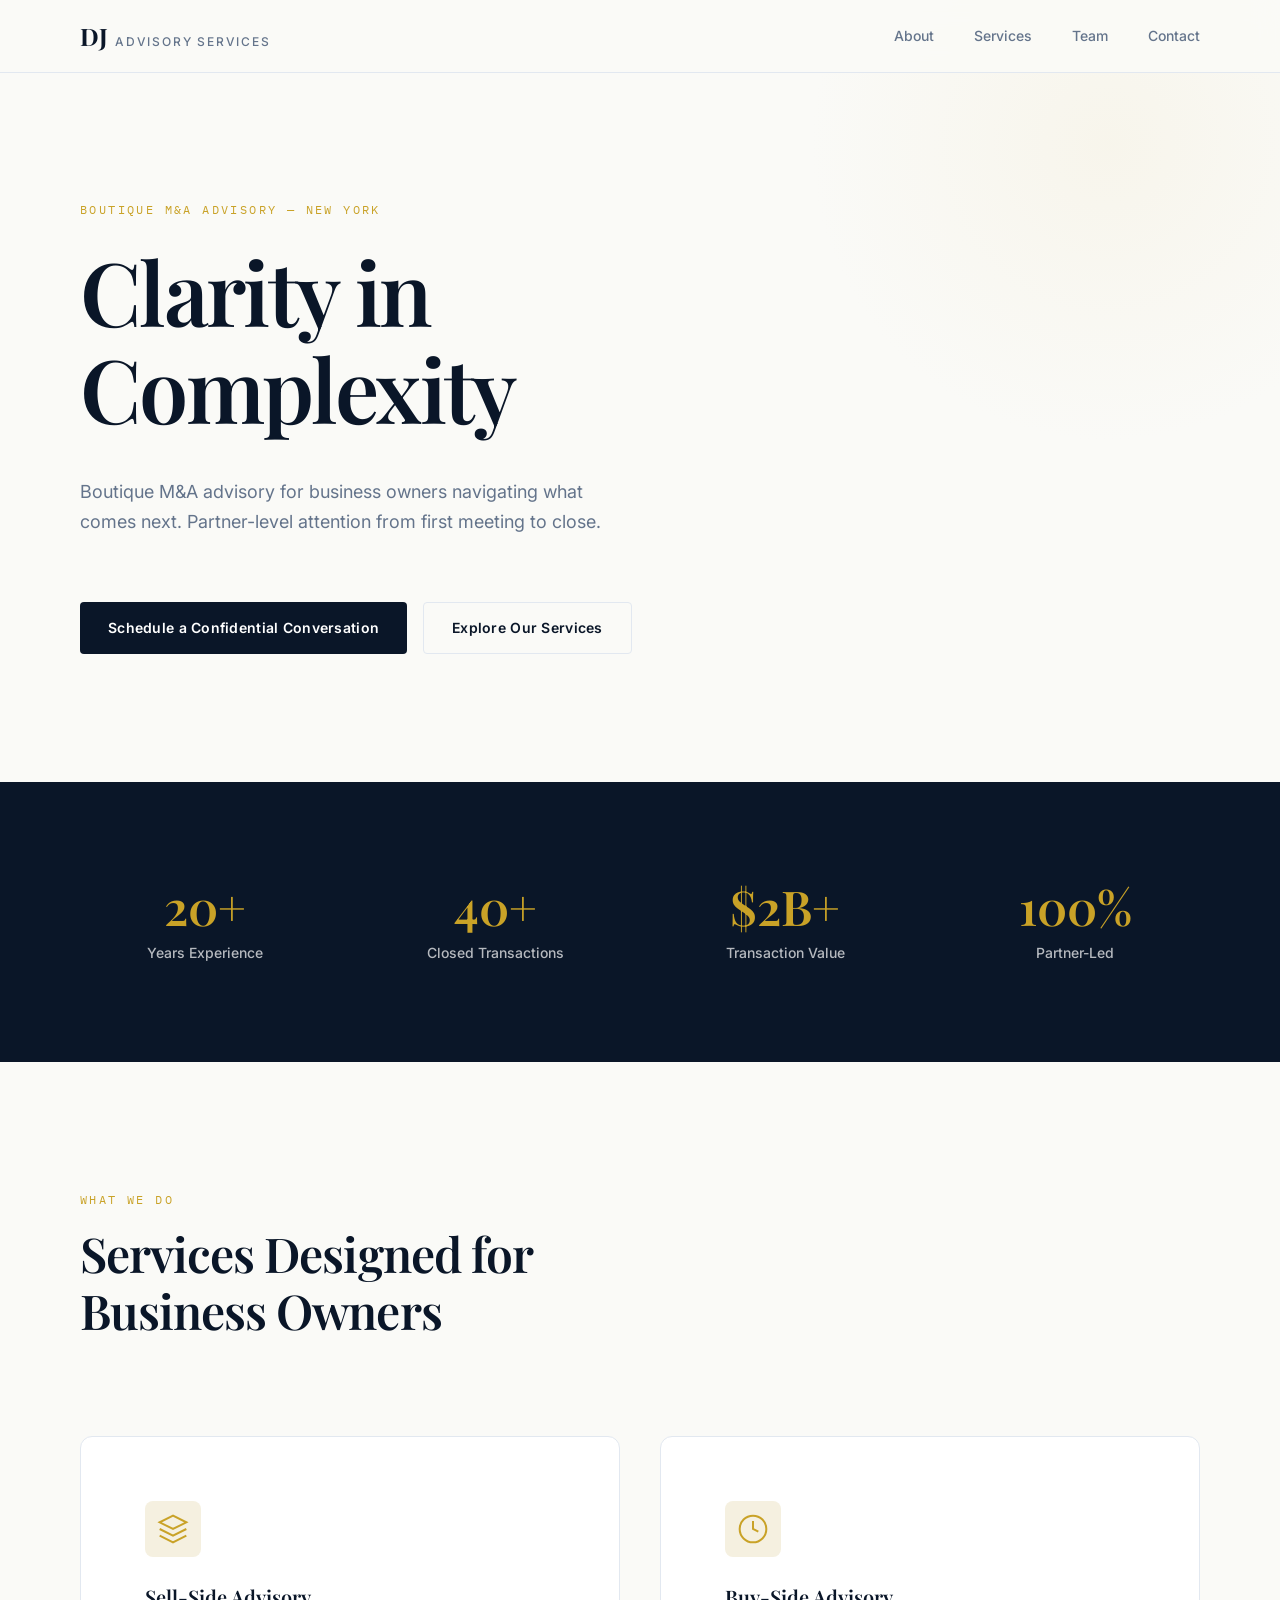
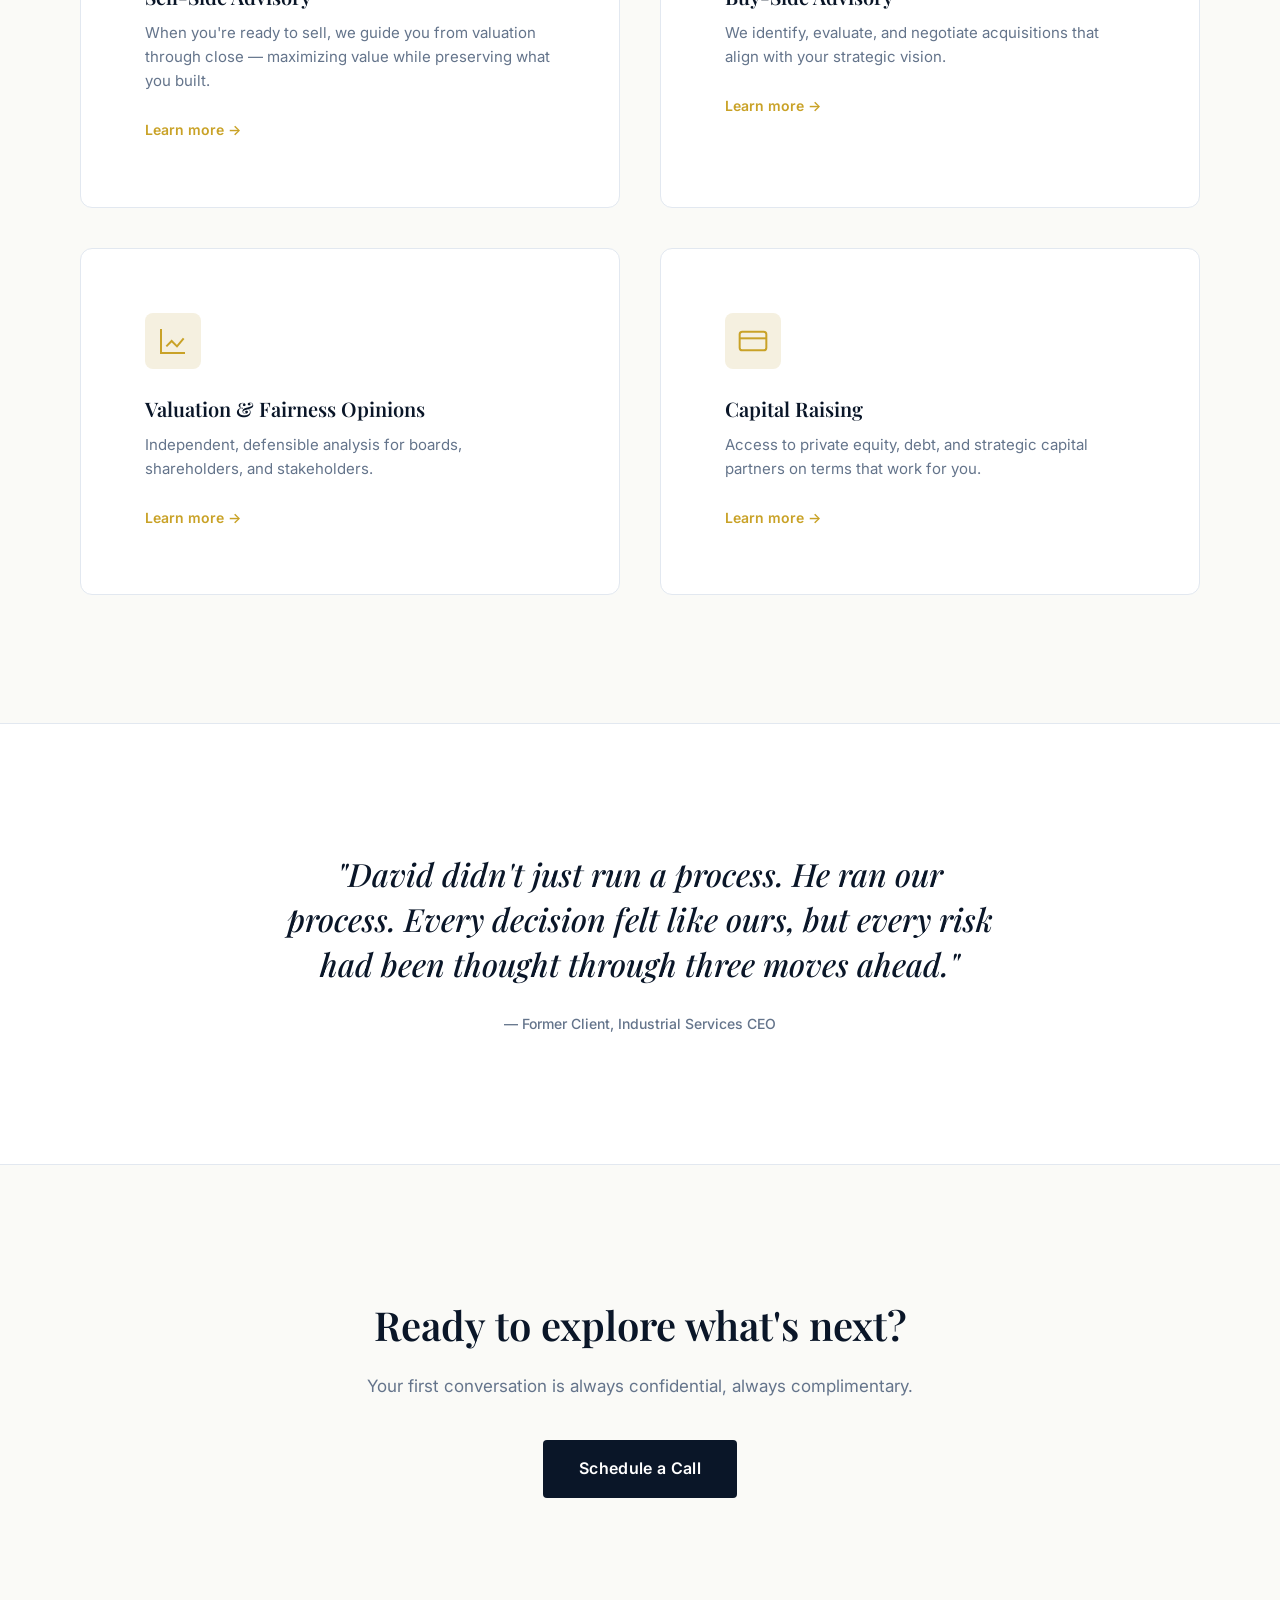
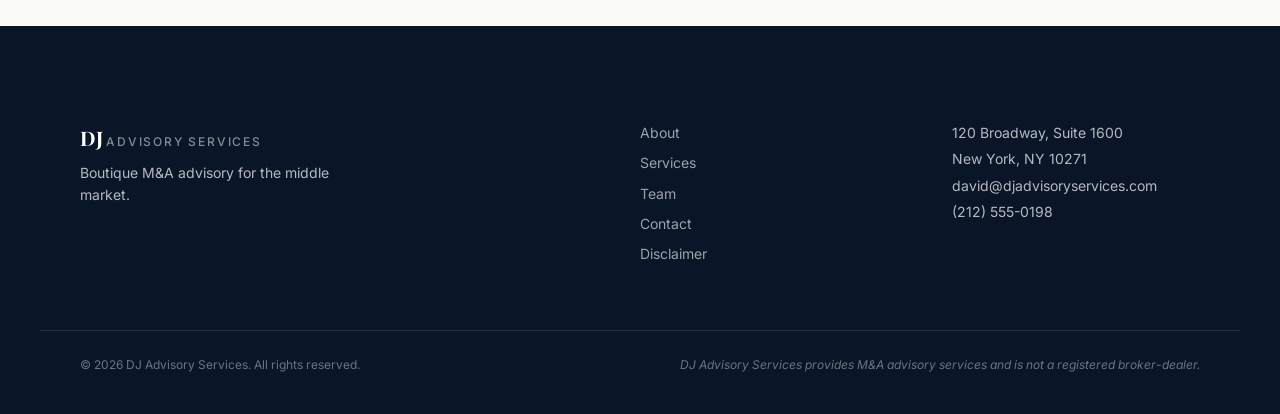
==== index.html @ 118670c1 "Initial DJ Advisory Services website" ====
<!DOCTYPE html>
<html lang="en">
<head>
    <meta charset="UTF-8">
    <meta name="viewport" content="width=device-width, initial-scale=1.0">
    <title>DJ Advisory Services | Boutique M&amp;A Advisory</title>
    <meta name="description" content="Boutique M&amp;A advisory firm serving middle-market business owners. Sell-side, buy-side, valuation, and capital raising. Partner-level attention from first meeting to close.">
    <meta name="keywords" content="M&amp;A advisory, mergers and acquisitions, middle market, sell-side, buy-side, valuation, investment banking, New York">
    <meta property="og:title" content="DJ Advisory Services | Boutique M&amp;A Advisory">
    <meta property="og:description" content="Boutique M&amp;A advisory firm serving middle-market business owners.">
    <meta property="og:type" content="website">
    <meta property="og:url" content="https://djadvisoryservices.com">
    <link rel="canonical" href="https://djadvisoryservices.com/">
    <link rel="preconnect" href="https://fonts.googleapis.com">
    <link rel="preconnect" href="https://fonts.gstatic.com" crossorigin>
    <link href="https://fonts.googleapis.com/css2?family=Playfair+Display:wght@400;500;600;700&family=Inter:wght@300;400;500;600;700&family=IBM+Plex+Mono:wght@400;500&display=swap" rel="stylesheet">
    <link rel="stylesheet" href="/assets/styles.css">
    <script type="application/ld+json">
    {
        "@context": "https://schema.org",
        "@type": "ProfessionalService",
        "name": "DJ Advisory Services",
        "description": "Boutique M&amp;A advisory firm serving middle-market business owners",
        "url": "https://djadvisoryservices.com",
        "telephone": "+1-212-555-0198",
        "email": "david@djadvisoryservices.com",
        "address": {
            "@type": "PostalAddress",
            "streetAddress": "120 Broadway, Suite 1600",
            "addressLocality": "New York",
            "addressRegion": "NY",
            "postalCode": "10271",
            "addressCountry": "US"
        },
        "founder": {
            "@type": "Person",
            "name": "David James"
        }
    }
    </script>
</head>
<body>
    <header class="site-header">
        <div class="container header-inner">
            <a href="/" class="logo">
                <span class="logo-mark">DJ</span>
                <span class="logo-text">Advisory Services</span>
            </a>
            <nav class="main-nav" id="mainNav">
                <a href="/about.html">About</a>
                <a href="/services.html">Services</a>
                <a href="/team.html">Team</a>
                <a href="/contact.html">Contact</a>
            </nav>
            <button class="nav-toggle" id="navToggle" aria-label="Toggle navigation">
                <span></span><span></span><span></span>
            </button>
        </div>
    </header>

    <main>
        <!-- Hero -->
        <section class="hero">
            <div class="container">
                <p class="hero-label">Boutique M&amp;A Advisory — New York</p>
                <h1 class="hero-title">Clarity in<br>Complexity</h1>
                <p class="hero-subtitle">Boutique M&amp;A advisory for business owners navigating what comes next. Partner-level attention from first meeting to close.</p>
                <div class="hero-cta">
                    <a href="/contact.html" class="btn btn-primary">Schedule a Confidential Conversation</a>
                    <a href="/services.html" class="btn btn-ghost">Explore Our Services</a>
                </div>
            </div>
        </section>

        <!-- Trust Bar -->
        <section class="trust-bar">
            <div class="container trust-grid">
                <div class="trust-item">
                    <span class="trust-number">20+</span>
                    <span class="trust-label">Years Experience</span>
                </div>
                <div class="trust-item">
                    <span class="trust-number">40+</span>
                    <span class="trust-label">Closed Transactions</span>
                </div>
                <div class="trust-item">
                    <span class="trust-number">$2B+</span>
                    <span class="trust-label">Transaction Value</span>
                </div>
                <div class="trust-item">
                    <span class="trust-number">100%</span>
                    <span class="trust-label">Partner-Led</span>
                </div>
            </div>
        </section>

        <!-- Services Preview -->
        <section class="section services-preview">
            <div class="container">
                <header class="section-header">
                    <p class="section-label">What We Do</p>
                    <h2 class="section-title">Services Designed for<br>Business Owners</h2>
                </header>
                <div class="services-grid">
                    <article class="service-card">
                        <div class="service-icon">
                            <svg width="32" height="32" viewBox="0 0 24 24" fill="none" stroke="currentColor" stroke-width="1.5"><path d="M12 2L2 7l10 5 10-5-10-5z"/><path d="M2 17l10 5 10-5"/><path d="M2 12l10 5 10-5"/></svg>
                        </div>
                        <h3>Sell-Side Advisory</h3>
                        <p>When you're ready to sell, we guide you from valuation through close — maximizing value while preserving what you built.</p>
                        <a href="/services.html#sell-side" class="link-arrow">Learn more →</a>
                    </article>
                    <article class="service-card">
                        <div class="service-icon">
                            <svg width="32" height="32" viewBox="0 0 24 24" fill="none" stroke="currentColor" stroke-width="1.5"><circle cx="12" cy="12" r="10"/><path d="M12 6v6l4 2"/></svg>
                        </div>
                        <h3>Buy-Side Advisory</h3>
                        <p>We identify, evaluate, and negotiate acquisitions that align with your strategic vision.</p>
                        <a href="/services.html#buy-side" class="link-arrow">Learn more →</a>
                    </article>
                    <article class="service-card">
                        <div class="service-icon">
                            <svg width="32" height="32" viewBox="0 0 24 24" fill="none" stroke="currentColor" stroke-width="1.5"><path d="M3 3v18h18"/><path d="M7 16l4-4 4 4 5-6"/></svg>
                        </div>
                        <h3>Valuation &amp; Fairness Opinions</h3>
                        <p>Independent, defensible analysis for boards, shareholders, and stakeholders.</p>
                        <a href="/services.html#valuation" class="link-arrow">Learn more →</a>
                    </article>
                    <article class="service-card">
                        <div class="service-icon">
                            <svg width="32" height="32" viewBox="0 0 24 24" fill="none" stroke="currentColor" stroke-width="1.5"><rect x="2" y="5" width="20" height="14" rx="2"/><path d="M2 10h20"/></svg>
                        </div>
                        <h3>Capital Raising</h3>
                        <p>Access to private equity, debt, and strategic capital partners on terms that work for you.</p>
                        <a href="/services.html#capital" class="link-arrow">Learn more →</a>
                    </article>
                </div>
            </div>
        </section>

        <!-- Testimonial -->
        <section class="section testimonial-section">
            <div class="container testimonial-inner">
                <blockquote>
                    "David didn't just run a process. He ran <em>our</em> process. Every decision felt like ours, but every risk had been thought through three moves ahead."
                </blockquote>
                <cite>— Former Client, Industrial Services CEO</cite>
            </div>
        </section>

        <!-- CTA -->
        <section class="section cta-section">
            <div class="container cta-inner">
                <h2>Ready to explore what's next?</h2>
                <p>Your first conversation is always confidential, always complimentary.</p>
                <a href="/contact.html" class="btn btn-primary btn-large">Schedule a Call</a>
            </div>
        </section>
    </main>

    <footer class="site-footer">
        <div class="container footer-inner">
            <div class="footer-brand">
                <span class="logo-mark">DJ</span>
                <span class="logo-text">Advisory Services</span>
                <p>Boutique M&amp;A advisory for the middle market.</p>
            </div>
            <div class="footer-links">
                <a href="/about.html">About</a>
                <a href="/services.html">Services</a>
                <a href="/team.html">Team</a>
                <a href="/contact.html">Contact</a>
                <a href="/legal.html">Disclaimer</a>
            </div>
            <div class="footer-contact">
                <p>120 Broadway, Suite 1600</p>
                <p>New York, NY 10271</p>
                <p>david@djadvisoryservices.com</p>
                <p>(212) 555-0198</p>
            </div>
        </div>
        <div class="container footer-legal">
            <p>© 2026 DJ Advisory Services. All rights reserved.</p>
            <p class="disclaimer">DJ Advisory Services provides M&amp;A advisory services and is not a registered broker-dealer.</p>
        </div>
    </footer>

    <script src="/assets/main.js"></script>
</body>
</html>
---- assets/styles.css ----
/* ============================================
   DJ Advisory Services — Stylesheet
   Boutique M&A Advisory — New York
   ============================================ */

/* --- Design Tokens --- */
:root {
    --navy:        #0A1628;
    --gold:        #C9A227;
    --slate:       #64748B;
    --ivory:       #FAFAF7;
    --charcoal:    #1E293B;
    --white:       #FFFFFF;
    --light-gold:  #F5F0E0;
    --border:      #E2E8F0;

    --font-serif:  'Playfair Display', Georgia, serif;
    --font-sans:   'Inter', -apple-system, BlinkMacSystemFont, sans-serif;
    --font-mono:   'IBM Plex Mono', 'SF Mono', monospace;

    --space-xs: 0.25rem;
    --space-sm: 0.5rem;
    --space-md: 1rem;
    --space-lg: 1.5rem;
    --space-xl: 2.5rem;
    --space-2xl: 4rem;
    --space-3xl: 6rem;
    --space-4xl: 8rem;

    --radius-sm: 4px;
    --radius-md: 8px;
    --radius-lg: 12px;

    --shadow-sm: 0 1px 2px rgba(10,22,40,0.05);
    --shadow-md: 0 4px 12px rgba(10,22,40,0.08);
    --shadow-lg: 0 12px 32px rgba(10,22,40,0.12);
}

/* --- Reset --- */
*, *::before, *::after { box-sizing: border-box; margin: 0; padding: 0; }
html { scroll-behavior: smooth; font-size: 16px; }
body {
    font-family: var(--font-sans);
    font-weight: 400;
    line-height: 1.6;
    color: var(--charcoal);
    background: var(--ivory);
    -webkit-font-smoothing: antialiased;
    -moz-osx-font-smoothing: grayscale;
}
img { max-width: 100%; display: block; }
a { color: inherit; text-decoration: none; }
ul, ol { list-style: none; }
button { font: inherit; cursor: pointer; border: none; background: none; }

/* --- Layout --- */
.container {
    width: 100%;
    max-width: 1200px;
    margin: 0 auto;
    padding: 0 var(--space-xl);
}

/* --- Header --- */
.site-header {
    position: fixed;
    top: 0; left: 0; right: 0;
    z-index: 1000;
    background: rgba(250,250,247,0.92);
    backdrop-filter: blur(12px);
    -webkit-backdrop-filter: blur(12px);
    border-bottom: 1px solid var(--border);
}
.header-inner {
    display: flex;
    align-items: center;
    justify-content: space-between;
    height: 72px;
}

.logo {
    display: flex;
    align-items: baseline;
    gap: var(--space-sm);
}
.logo-mark {
    font-family: var(--font-serif);
    font-size: 1.5rem;
    font-weight: 700;
    color: var(--navy);
    letter-spacing: -0.02em;
}
.logo-text {
    font-family: var(--font-sans);
    font-size: 0.75rem;
    font-weight: 500;
    text-transform: uppercase;
    letter-spacing: 0.15em;
    color: var(--slate);
}

.main-nav {
    display: flex;
    gap: var(--space-xl);
}
.main-nav a {
    font-size: 0.875rem;
    font-weight: 500;
    color: var(--slate);
    position: relative;
    transition: color 0.2s ease;
}
.main-nav a::after {
    content: '';
    position: absolute;
    bottom: -4px; left: 0;
    width: 0; height: 2px;
    background: var(--gold);
    transition: width 0.3s ease;
}
.main-nav a:hover { color: var(--navy); }
.main-nav a:hover::after { width: 100%; }

.nav-toggle {
    display: none;
    flex-direction: column;
    gap: 5px;
    width: 28px;
}
.nav-toggle span {
    display: block;
    height: 2px;
    background: var(--navy);
    border-radius: 1px;
    transition: all 0.3s ease;
}

/* --- Hero --- */
.hero {
    padding: calc(72px + var(--space-4xl)) 0 var(--space-4xl);
    background: var(--ivory);
    position: relative;
    overflow: hidden;
}
.hero::before {
    content: '';
    position: absolute;
    top: -20%; right: -10%;
    width: 600px; height: 600px;
    background: radial-gradient(circle, var(--light-gold) 0%, transparent 70%);
    opacity: 0.5;
    pointer-events: none;
}
.hero-label {
    font-family: var(--font-mono);
    font-size: 0.75rem;
    text-transform: uppercase;
    letter-spacing: 0.2em;
    color: var(--gold);
    margin-bottom: var(--space-lg);
}
.hero-title {
    font-family: var(--font-serif);
    font-size: clamp(3rem, 7vw, 5.5rem);
    font-weight: 600;
    line-height: 1.1;
    color: var(--navy);
    letter-spacing: -0.03em;
    margin-bottom: var(--space-xl);
}
.hero-subtitle {
    font-size: 1.125rem;
    color: var(--slate);
    max-width: 540px;
    margin-bottom: var(--space-2xl);
    line-height: 1.7;
}
.hero-cta {
    display: flex;
    gap: var(--space-md);
    flex-wrap: wrap;
}

/* --- Buttons --- */
.btn {
    display: inline-flex;
    align-items: center;
    justify-content: center;
    padding: 14px 28px;
    font-size: 0.875rem;
    font-weight: 600;
    border-radius: var(--radius-sm);
    transition: all 0.25s ease;
    letter-spacing: 0.02em;
}
.btn-primary {
    background: var(--navy);
    color: var(--white);
}
.btn-primary:hover {
    background: var(--charcoal);
    transform: translateY(-1px);
    box-shadow: var(--shadow-md);
}
.btn-ghost {
    background: transparent;
    color: var(--navy);
    border: 1px solid var(--border);
}
.btn-ghost:hover {
    background: var(--white);
    border-color: var(--slate);
}
.btn-large {
    padding: 16px 36px;
    font-size: 1rem;
}

/* --- Trust Bar --- */
.trust-bar {
    padding: var(--space-3xl) 0;
    background: var(--navy);
    color: var(--white);
}
.trust-grid {
    display: grid;
    grid-template-columns: repeat(4, 1fr);
    gap: var(--space-xl);
}
.trust-item {
    text-align: center;
}
.trust-number {
    display: block;
    font-family: var(--font-serif);
    font-size: clamp(2rem, 4vw, 3rem);
    font-weight: 600;
    color: var(--gold);
    line-height: 1.2;
    margin-bottom: var(--space-xs);
}
.trust-label {
    font-size: 0.875rem;
    color: rgba(255,255,255,0.7);
    font-weight: 500;
}

/* --- Sections --- */
.section {
    padding: var(--space-4xl) 0;
}
.section-header {
    margin-bottom: var(--space-3xl);
}
.section-label {
    font-family: var(--font-mono);
    font-size: 0.75rem;
    text-transform: uppercase;
    letter-spacing: 0.2em;
    color: var(--gold);
    margin-bottom: var(--space-md);
}
.section-title {
    font-family: var(--font-serif);
    font-size: clamp(2rem, 4vw, 3rem);
    font-weight: 600;
    color: var(--navy);
    line-height: 1.2;
    letter-spacing: -0.02em;
}

/* --- Services Grid --- */
.services-grid {
    display: grid;
    grid-template-columns: repeat(2, 1fr);
    gap: var(--space-xl);
}
.service-card {
    background: var(--white);
    padding: var(--space-2xl);
    border-radius: var(--radius-lg);
    border: 1px solid var(--border);
    transition: all 0.3s ease;
}
.service-card:hover {
    transform: translateY(-4px);
    box-shadow: var(--shadow-lg);
    border-color: var(--gold);
}
.service-icon {
    width: 56px; height: 56px;
    display: flex;
    align-items: center;
    justify-content: center;
    background: var(--light-gold);
    border-radius: var(--radius-md);
    color: var(--gold);
    margin-bottom: var(--space-lg);
}
.service-card h3 {
    font-family: var(--font-serif);
    font-size: 1.25rem;
    font-weight: 600;
    color: var(--navy);
    margin-bottom: var(--space-sm);
}
.service-card p {
    font-size: 0.9375rem;
    color: var(--slate);
    margin-bottom: var(--space-lg);
    line-height: 1.6;
}
.link-arrow {
    font-size: 0.875rem;
    font-weight: 600;
    color: var(--gold);
    transition: color 0.2s ease;
}
.link-arrow:hover { color: var(--navy); }

/* --- Testimonial --- */
.testimonial-section {
    background: var(--white);
    border-top: 1px solid var(--border);
    border-bottom: 1px solid var(--border);
}
.testimonial-inner {
    max-width: 800px;
    text-align: center;
}
.testimonial-inner blockquote {
    font-family: var(--font-serif);
    font-size: clamp(1.5rem, 3vw, 2rem);
    font-weight: 500;
    color: var(--navy);
    line-height: 1.4;
    font-style: italic;
    margin-bottom: var(--space-lg);
}
.testimonial-inner cite {
    font-size: 0.875rem;
    font-weight: 500;
    color: var(--slate);
    font-style: normal;
}

/* --- CTA Section --- */
.cta-section {
    text-align: center;
}
.cta-inner h2 {
    font-family: var(--font-serif);
    font-size: clamp(1.75rem, 3.5vw, 2.5rem);
    font-weight: 600;
    color: var(--navy);
    margin-bottom: var(--space-md);
}
.cta-inner p {
    font-size: 1.0625rem;
    color: var(--slate);
    margin-bottom: var(--space-xl);
}

/* --- Footer --- */
.site-footer {
    background: var(--navy);
    color: rgba(255,255,255,0.7);
    padding: var(--space-3xl) 0 var(--space-xl);
}
.footer-inner {
    display: grid;
    grid-template-columns: 2fr 1fr 1fr;
    gap: var(--space-2xl);
    margin-bottom: var(--space-2xl);
}
.footer-brand .logo-mark {
    color: var(--white);
    font-size: 1.25rem;
}
.footer-brand .logo-text {
    color: rgba(255,255,255,0.5);
}
.footer-brand p {
    margin-top: var(--space-sm);
    font-size: 0.875rem;
    max-width: 280px;
}
.footer-links {
    display: flex;
    flex-direction: column;
    gap: var(--space-sm);
}
.footer-links a {
    font-size: 0.875rem;
    color: rgba(255,255,255,0.6);
    transition: color 0.2s ease;
}
.footer-links a:hover { color: var(--white); }
.footer-contact p {
    font-size: 0.875rem;
    margin-bottom: var(--space-xs);
}
.footer-legal {
    border-top: 1px solid rgba(255,255,255,0.1);
    padding-top: var(--space-lg);
    display: flex;
    justify-content: space-between;
    align-items: center;
    flex-wrap: wrap;
    gap: var(--space-sm);
}
.footer-legal p {
    font-size: 0.75rem;
    color: rgba(255,255,255,0.4);
}
.footer-legal .disclaimer {
    font-style: italic;
}

/* --- Page: About --- */
.about-hero {
    padding: calc(72px + var(--space-3xl)) 0 var(--space-2xl);
    background: var(--ivory);
}
.about-hero h1 {
    font-family: var(--font-serif);
    font-size: clamp(2.5rem, 5vw, 4rem);
    font-weight: 600;
    color: var(--navy);
    line-height: 1.2;
}
.about-content {
    padding: var(--space-2xl) 0 var(--space-4xl);
}
.about-grid {
    display: grid;
    grid-template-columns: 1fr 1fr;
    gap: var(--space-3xl);
    align-items: start;
}
.about-text h2 {
    font-family: var(--font-serif);
    font-size: 1.75rem;
    font-weight: 600;
    color: var(--navy);
    margin-bottom: var(--space-md);
    margin-top: var(--space-2xl);
}
.about-text h2:first-child { margin-top: 0; }
.about-text p {
    font-size: 1rem;
    color: var(--slate);
    margin-bottom: var(--space-md);
    line-height: 1.7;
}
.about-values {
    background: var(--white);
    padding: var(--space-2xl);
    border-radius: var(--radius-lg);
    border: 1px solid var(--border);
    position: sticky;
    top: 100px;
}
.about-values h3 {
    font-family: var(--font-serif);
    font-size: 1.25rem;
    color: var(--navy);
    margin-bottom: var(--space-lg);
}
.value-item {
    display: flex;
    align-items: flex-start;
    gap: var(--space-md);
    margin-bottom: var(--space-lg);
}
.value-number {
    font-family: var(--font-mono);
    font-size: 0.75rem;
    color: var(--gold);
    font-weight: 500;
    min-width: 20px;
}
.value-item h4 {
    font-size: 0.9375rem;
    font-weight: 600;
    color: var(--navy);
    margin-bottom: var(--space-xs);
}
.value-item p {
    font-size: 0.875rem;
    color: var(--slate);
    line-height: 1.5;
}

/* --- Page: Services --- */
.services-hero {
    padding: calc(72px + var(--space-3xl)) 0 var(--space-2xl);
    background: var(--ivory);
}
.services-hero h1 {
    font-family: var(--font-serif);
    font-size: clamp(2.5rem, 5vw, 4rem);
    font-weight: 600;
    color: var(--navy);
    line-height: 1.2;
}
.service-detail {
    padding: var(--space-3xl) 0;
    border-bottom: 1px solid var(--border);
}
.service-detail:last-child { border-bottom: none; }
.service-detail-grid {
    display: grid;
    grid-template-columns: 1fr 1fr;
    gap: var(--space-3xl);
    align-items: start;
}
.service-detail h2 {
    font-family: var(--font-serif);
    font-size: 1.75rem;
    font-weight: 600;
    color: var(--navy);
    margin-bottom: var(--space-md);
}
.service-detail h3 {
    font-size: 1rem;
    font-weight: 600;
    color: var(--navy);
    margin-bottom: var(--space-sm);
    margin-top: var(--space-lg);
}
.service-detail p, .service-detail li {
    font-size: 0.9375rem;
    color: var(--slate);
    line-height: 1.7;
    margin-bottom: var(--space-sm);
}
.service-detail ul {
    list-style: disc;
    padding-left: var(--space-lg);
}
.service-detail ul li { margin-bottom: var(--space-xs); }
.service-detail .highlight-box {
    background: var(--white);
    padding: var(--space-xl);
    border-radius: var(--radius-lg);
    border: 1px solid var(--border);
    margin-top: var(--space-lg);
}
.service-detail .highlight-box p {
    font-size: 0.875rem;
    margin-bottom: 0;
}
.service-detail .highlight-box strong {
    color: var(--navy);
}

/* --- Page: Team --- */
.team-hero {
    padding: calc(72px + var(--space-3xl)) 0 var(--space-2xl);
    background: var(--ivory);
}
.team-hero h1 {
    font-family: var(--font-serif);
    font-size: clamp(2.5rem, 5vw, 4rem);
    font-weight: 600;
    color: var(--navy);
    line-height: 1.2;
}
.team-content {
    padding: var(--space-3xl) 0 var(--space-4xl);
}
.team-card {
    display: grid;
    grid-template-columns: 300px 1fr;
    gap: var(--space-3xl);
    background: var(--white);
    border-radius: var(--radius-lg);
    border: 1px solid var(--border);
    overflow: hidden;
}
.team-photo {
    background: linear-gradient(135deg, var(--light-gold), var(--ivory));
    display: flex;
    align-items: center;
    justify-content: center;
    min-height: 400px;
}
.team-photo-placeholder {
    width: 160px; height: 160px;
    background: var(--white);
    border-radius: 50%;
    display: flex;
    align-items: center;
    justify-content: center;
    font-family: var(--font-serif);
    font-size: 3rem;
    font-weight: 600;
    color: var(--gold);
    box-shadow: var(--shadow-md);
}
.team-info {
    padding: var(--space-2xl);
}
.team-info h2 {
    font-family: var(--font-serif);
    font-size: 1.75rem;
    font-weight: 600;
    color: var(--navy);
    margin-bottom: var(--space-xs);
}
.team-info .title {
    font-size: 0.9375rem;
    color: var(--gold);
    font-weight: 500;
    margin-bottom: var(--space-xl);
}
.team-info p {
    font-size: 0.9375rem;
    color: var(--slate);
    line-height: 1.7;
    margin-bottom: var(--space-md);
}
.team-info .contact-email {
    display: inline-flex;
    align-items: center;
    gap: var(--space-sm);
    margin-top: var(--space-md);
    font-size: 0.875rem;
    font-weight: 500;
    color: var(--gold);
    transition: color 0.2s ease;
}
.team-info .contact-email:hover { color: var(--navy); }

/* --- Page: Contact --- */
.contact-hero {
    padding: calc(72px + var(--space-3xl)) 0 var(--space-2xl);
    background: var(--ivory);
}
.contact-hero h1 {
    font-family: var(--font-serif);
    font-size: clamp(2.5rem, 5vw, 4rem);
    font-weight: 600;
    color: var(--navy);
    line-height: 1.2;
}
.contact-content {
    padding: var(--space-2xl) 0 var(--space-4xl);
}
.contact-grid {
    display: grid;
    grid-template-columns: 1fr 1fr;
    gap: var(--space-3xl);
}
.contact-info h2 {
    font-family: var(--font-serif);
    font-size: 1.5rem;
    color: var(--navy);
    margin-bottom: var(--space-lg);
}
.contact-info-item {
    margin-bottom: var(--space-xl);
}
.contact-info-item h3 {
    font-size: 0.75rem;
    font-family: var(--font-mono);
    text-transform: uppercase;
    letter-spacing: 0.15em;
    color: var(--gold);
    margin-bottom: var(--space-xs);
}
.contact-info-item p {
    font-size: 1rem;
    color: var(--slate);
    line-height: 1.6;
}
.contact-form {
    background: var(--white);
    padding: var(--space-2xl);
    border-radius: var(--radius-lg);
    border: 1px solid var(--border);
}
.form-group {
    margin-bottom: var(--space-lg);
}
.form-group label {
    display: block;
    font-size: 0.8125rem;
    font-weight: 500;
    color: var(--navy);
    margin-bottom: var(--space-xs);
}
.form-group input,
.form-group textarea {
    width: 100%;
    padding: 12px 16px;
    font-size: 0.9375rem;
    font-family: var(--font-sans);
    border: 1px solid var(--border);
    border-radius: var(--radius-sm);
    background: var(--ivory);
    color: var(--charcoal);
    transition: border-color 0.2s ease, box-shadow 0.2s ease;
}
.form-group input:focus,
.form-group textarea:focus {
    outline: none;
    border-color: var(--gold);
    box-shadow: 0 0 0 3px rgba(201,162,39,0.1);
}
.form-group textarea {
    min-height: 140px;
    resize: vertical;
}
.form-submit {
    width: 100%;
}

/* --- Page: Legal --- */
.legal-hero {
    padding: calc(72px + var(--space-3xl)) 0 var(--space-2xl);
    background: var(--ivory);
}
.legal-hero h1 {
    font-family: var(--font-serif);
    font-size: clamp(2rem, 4vw, 3rem);
    font-weight: 600;
    color: var(--navy);
    line-height: 1.2;
}
.legal-content {
    padding: var(--space-2xl) 0 var(--space-4xl);
    max-width: 800px;
}
.legal-content h2 {
    font-family: var(--font-serif);
    font-size: 1.25rem;
    color: var(--navy);
    margin-top: var(--space-2xl);
    margin-bottom: var(--space-md);
}
.legal-content h2:first-child { margin-top: 0; }
.legal-content p {
    font-size: 0.9375rem;
    color: var(--slate);
    line-height: 1.7;
    margin-bottom: var(--space-md);
}

/* --- Responsive --- */
@media (max-width: 1024px) {
    .about-grid,
    .service-detail-grid,
    .contact-grid,
    .team-card {
        grid-template-columns: 1fr;
    }
    .team-photo {
        min-height: 280px;
    }
    .about-values {
        position: static;
    }
}

@media (max-width: 768px) {
    .main-nav {
        position: fixed;
        top: 72px; left: 0; right: 0;
        background: var(--ivory);
        border-bottom: 1px solid var(--border);
        padding: var(--space-lg) var(--space-xl);
        flex-direction: column;
        gap: var(--space-md);
        transform: translateY(-100%);
        opacity: 0;
        pointer-events: none;
        transition: all 0.3s ease;
    }
    .main-nav.active {
        transform: translateY(0);
        opacity: 1;
        pointer-events: auto;
    }
    .nav-toggle { display: flex; }
    .trust-grid { grid-template-columns: repeat(2, 1fr); }
    .services-grid { grid-template-columns: 1fr; }
    .footer-inner { grid-template-columns: 1fr; gap: var(--space-xl); }
    .footer-legal { flex-direction: column; text-align: center; }
    .hero-cta { flex-direction: column; }
    .btn { width: 100%; }
}

@media (max-width: 480px) {
    .container { padding: 0 var(--space-md); }
    .trust-grid { grid-template-columns: 1fr; }
    .service-card { padding: var(--space-xl); }
    .team-card { grid-template-columns: 1fr; }
    .team-photo { min-height: 200px; }
}

/* --- Print --- */
@media print {
    .site-header, .site-footer, .nav-toggle, .hero-cta, .cta-section { display: none; }
    .hero { padding-top: var(--space-xl); }
    body { background: white; color: black; }
}
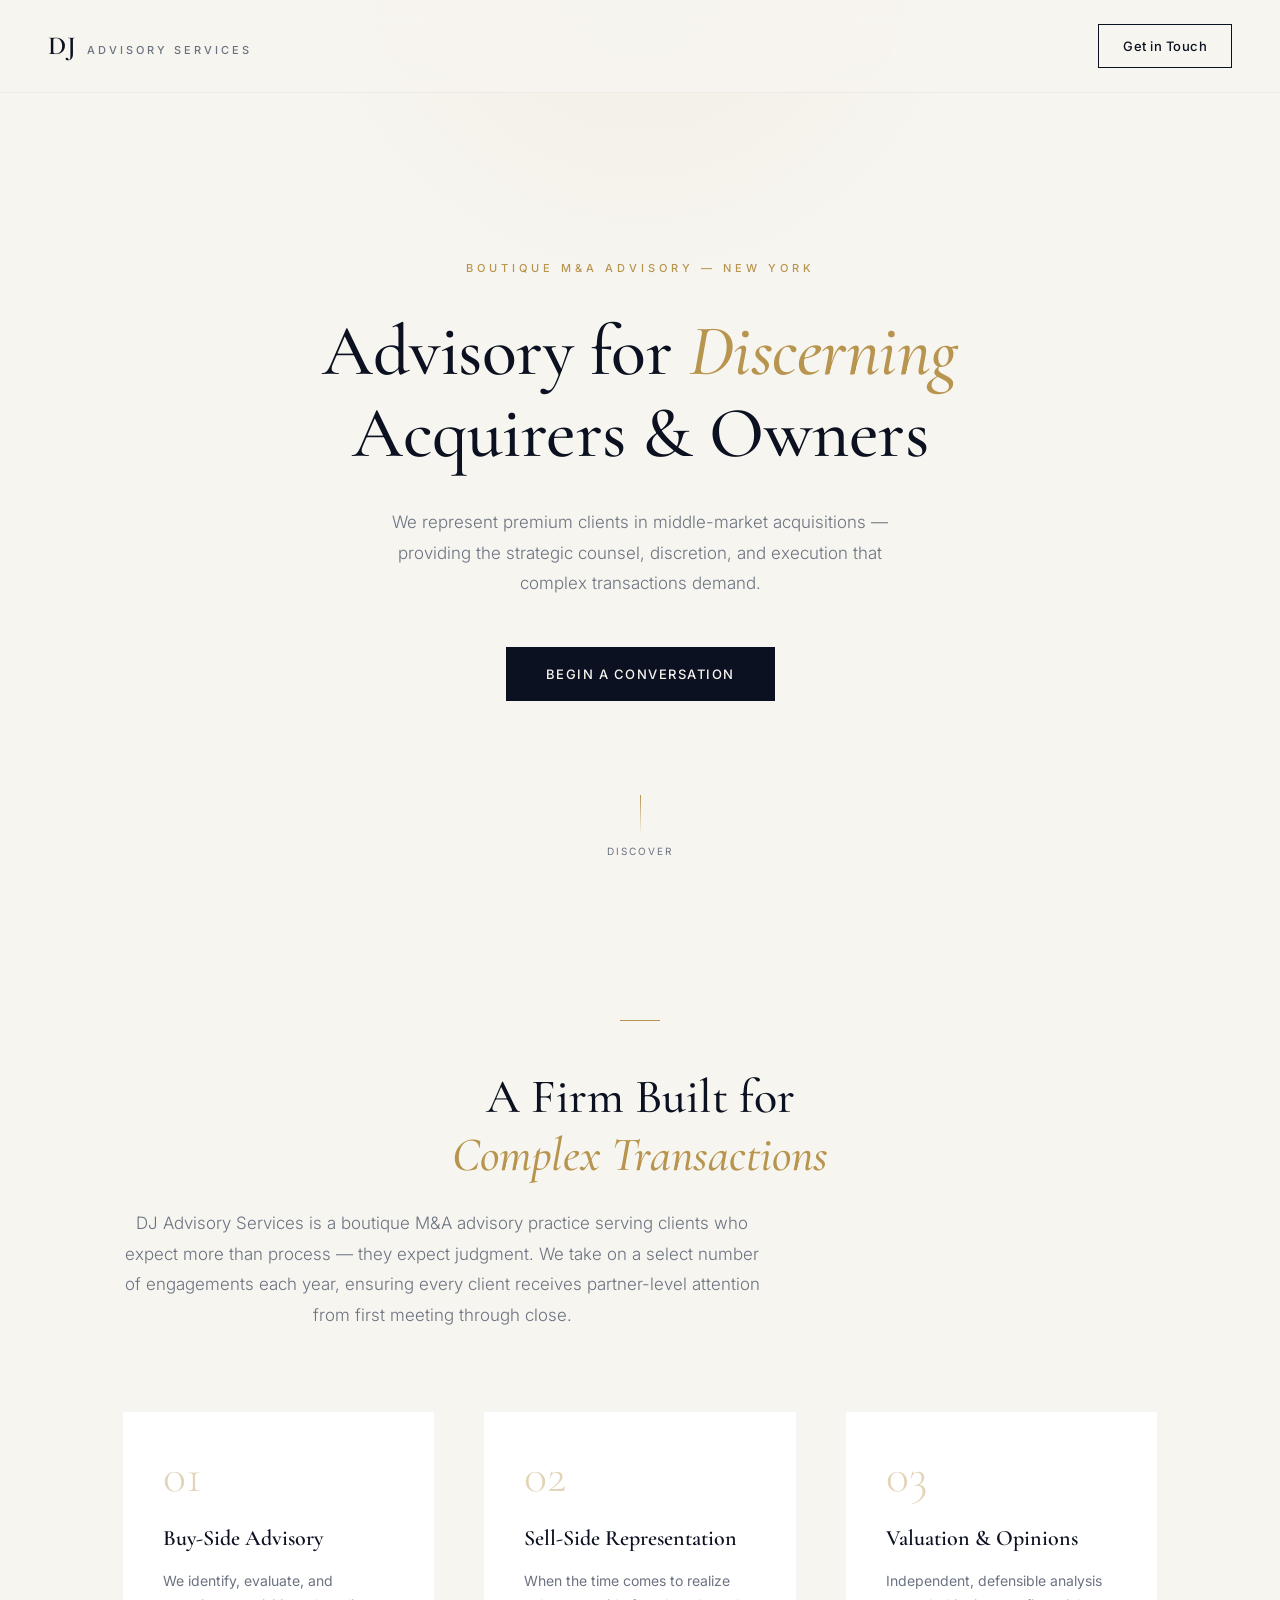
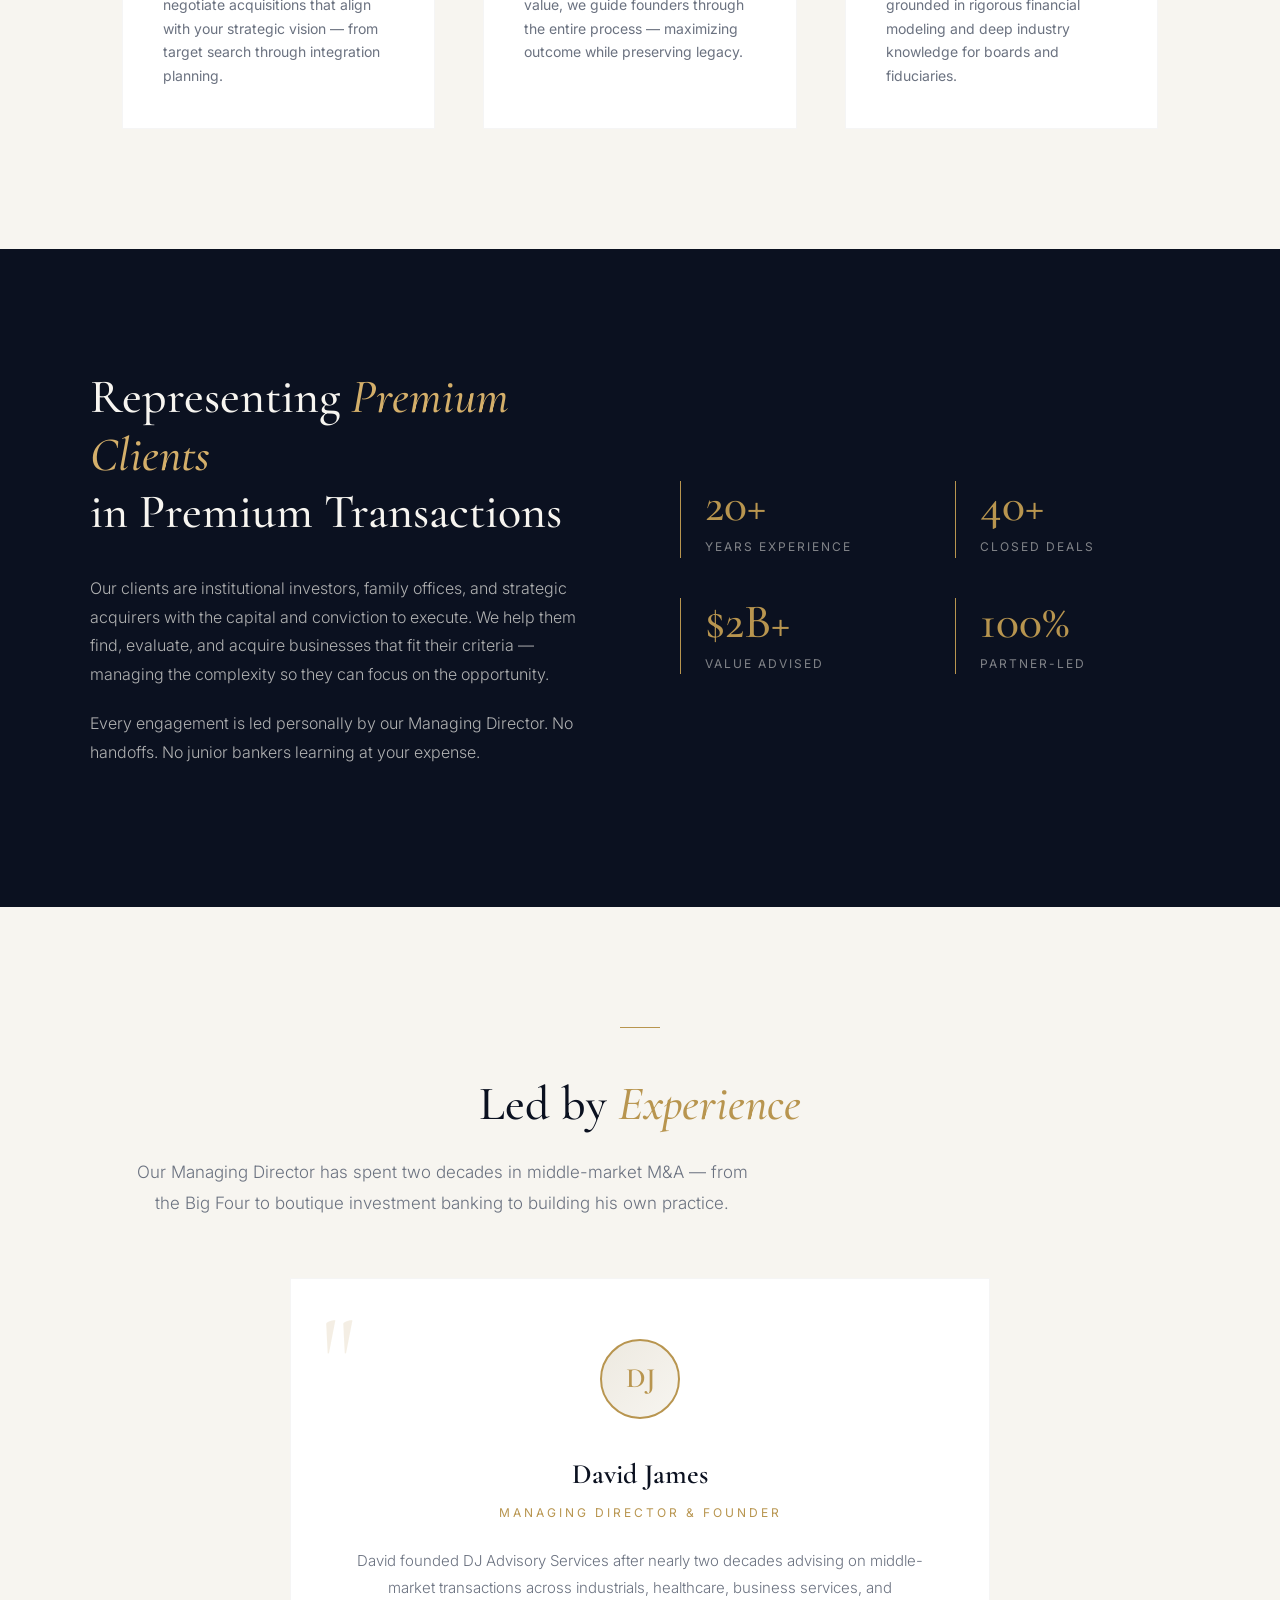
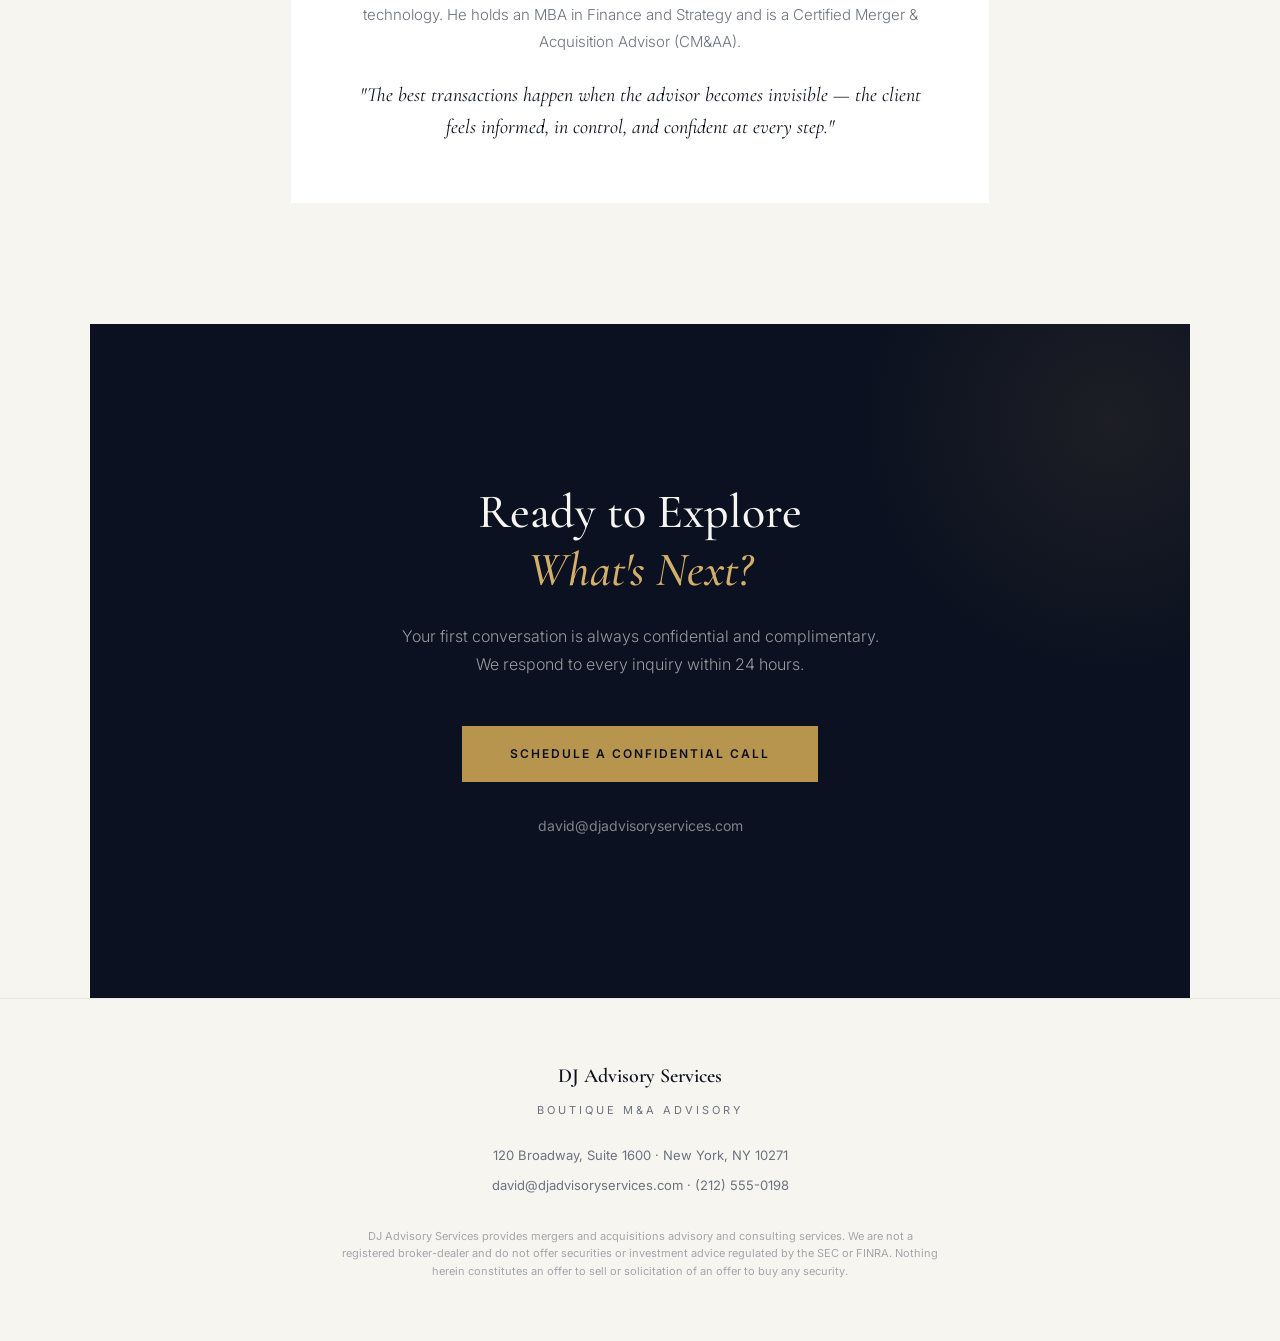
==== commit 5b79302e: "Complete redesign: single premium landing page" ====
--- a/index.html
+++ b/index.html
@@ -3,188 +3,666 @@
 <head>
     <meta charset="UTF-8">
     <meta name="viewport" content="width=device-width, initial-scale=1.0">
-    <title>DJ Advisory Services | Boutique M&amp;A Advisory</title>
-    <meta name="description" content="Boutique M&amp;A advisory firm serving middle-market business owners. Sell-side, buy-side, valuation, and capital raising. Partner-level attention from first meeting to close.">
-    <meta name="keywords" content="M&amp;A advisory, mergers and acquisitions, middle market, sell-side, buy-side, valuation, investment banking, New York">
-    <meta property="og:title" content="DJ Advisory Services | Boutique M&amp;A Advisory">
-    <meta property="og:description" content="Boutique M&amp;A advisory firm serving middle-market business owners.">
-    <meta property="og:type" content="website">
-    <meta property="og:url" content="https://djadvisoryservices.com">
-    <link rel="canonical" href="https://djadvisoryservices.com/">
+    <title>DJ Advisory Services | Boutique M&A Advisory</title>
+    <meta name="description" content="Boutique M&A advisory firm representing premium clients in acquisition searches across the middle market.">
     <link rel="preconnect" href="https://fonts.googleapis.com">
     <link rel="preconnect" href="https://fonts.gstatic.com" crossorigin>
-    <link href="https://fonts.googleapis.com/css2?family=Playfair+Display:wght@400;500;600;700&family=Inter:wght@300;400;500;600;700&family=IBM+Plex+Mono:wght@400;500&display=swap" rel="stylesheet">
-    <link rel="stylesheet" href="/assets/styles.css">
-    <script type="application/ld+json">
-    {
-        "@context": "https://schema.org",
-        "@type": "ProfessionalService",
-        "name": "DJ Advisory Services",
-        "description": "Boutique M&amp;A advisory firm serving middle-market business owners",
-        "url": "https://djadvisoryservices.com",
-        "telephone": "+1-212-555-0198",
-        "email": "david@djadvisoryservices.com",
-        "address": {
-            "@type": "PostalAddress",
-            "streetAddress": "120 Broadway, Suite 1600",
-            "addressLocality": "New York",
-            "addressRegion": "NY",
-            "postalCode": "10271",
-            "addressCountry": "US"
-        },
-        "founder": {
-            "@type": "Person",
-            "name": "David James"
-        }
-    }
-    </script>
+    <link href="https://fonts.googleapis.com/css2?family=Cormorant+Garamond:ital,wght@0,400;0,500;0,600;0,700;1,400;1,500&family=Inter:wght@300;400;500;600&display=swap" rel="stylesheet">
+    <style>
+        :root {
+            --navy: #0B1120;
+            --navy-light: #131C2E;
+            --cream: #F7F5F0;
+            --cream-dark: #EDE9E0;
+            --gold: #B8954F;
+            --gold-light: #D4AF6A;
+            --text: #1A1A2E;
+            --text-muted: #6B7280;
+            --white: #FFFFFF;
+        }
+
+        * { margin: 0; padding: 0; box-sizing: border-box; }
+
+        html { scroll-behavior: smooth; }
+
+        body {
+            font-family: 'Inter', -apple-system, sans-serif;
+            font-weight: 400;
+            color: var(--text);
+            background: var(--cream);
+            line-height: 1.7;
+            -webkit-font-smoothing: antialiased;
+        }
+
+        .serif {
+            font-family: 'Cormorant Garamond', Georgia, serif;
+        }
+
+        /* Navigation */
+        nav {
+            position: fixed;
+            top: 0; left: 0; right: 0;
+            z-index: 100;
+            padding: 24px 48px;
+            display: flex;
+            justify-content: space-between;
+            align-items: center;
+            background: rgba(247, 245, 240, 0.92);
+            backdrop-filter: blur(12px);
+            border-bottom: 1px solid rgba(0,0,0,0.04);
+        }
+
+        .logo {
+            display: flex;
+            align-items: baseline;
+            gap: 10px;
+            text-decoration: none;
+        }
+
+        .logo-mark {
+            font-family: 'Cormorant Garamond', serif;
+            font-size: 26px;
+            font-weight: 600;
+            color: var(--navy);
+            letter-spacing: 1px;
+        }
+
+        .logo-text {
+            font-size: 11px;
+            font-weight: 500;
+            letter-spacing: 3px;
+            text-transform: uppercase;
+            color: var(--text-muted);
+        }
+
+        .nav-contact {
+            font-size: 13px;
+            font-weight: 500;
+            color: var(--navy);
+            text-decoration: none;
+            letter-spacing: 0.5px;
+            padding: 10px 24px;
+            border: 1px solid var(--navy);
+            transition: all 0.3s ease;
+        }
+
+        .nav-contact:hover {
+            background: var(--navy);
+            color: var(--cream);
+        }
+
+        /* Hero */
+        .hero {
+            min-height: 100vh;
+            display: flex;
+            flex-direction: column;
+            justify-content: center;
+            align-items: center;
+            text-align: center;
+            padding: 140px 32px 80px;
+            position: relative;
+            overflow: hidden;
+        }
+
+        .hero::before {
+            content: '';
+            position: absolute;
+            top: -50%; left: 50%;
+            transform: translateX(-50%);
+            width: 800px; height: 800px;
+            background: radial-gradient(circle, rgba(184, 149, 79, 0.08) 0%, transparent 60%);
+            pointer-events: none;
+        }
+
+        .hero-label {
+            font-size: 11px;
+            font-weight: 500;
+            letter-spacing: 4px;
+            text-transform: uppercase;
+            color: var(--gold);
+            margin-bottom: 32px;
+        }
+
+        .hero h1 {
+            font-family: 'Cormorant Garamond', serif;
+            font-size: clamp(40px, 6vw, 72px);
+            font-weight: 500;
+            color: var(--navy);
+            line-height: 1.15;
+            max-width: 800px;
+            margin-bottom: 32px;
+            letter-spacing: -0.5px;
+        }
+
+        .hero h1 em {
+            font-style: italic;
+            color: var(--gold);
+        }
+
+        .hero-sub {
+            font-size: 17px;
+            color: var(--text-muted);
+            max-width: 540px;
+            margin-bottom: 48px;
+            font-weight: 300;
+            line-height: 1.8;
+        }
+
+        .hero-cta {
+            display: inline-flex;
+            align-items: center;
+            gap: 12px;
+            padding: 16px 40px;
+            background: var(--navy);
+            color: var(--cream);
+            font-size: 13px;
+            font-weight: 500;
+            letter-spacing: 1.5px;
+            text-transform: uppercase;
+            text-decoration: none;
+            transition: all 0.4s ease;
+        }
+
+        .hero-cta:hover {
+            background: var(--gold);
+            color: var(--navy);
+            transform: translateY(-2px);
+        }
+
+        .hero-scroll {
+            position: absolute;
+            bottom: 40px;
+            left: 50%;
+            transform: translateX(-50%);
+            display: flex;
+            flex-direction: column;
+            align-items: center;
+            gap: 8px;
+            color: var(--text-muted);
+            font-size: 10px;
+            letter-spacing: 2px;
+            text-transform: uppercase;
+            text-decoration: none;
+            animation: float 3s ease-in-out infinite;
+        }
+
+        .hero-scroll span {
+            width: 1px;
+            height: 40px;
+            background: linear-gradient(to bottom, var(--gold), transparent);
+        }
+
+        @keyframes float {
+            0%, 100% { transform: translateX(-50%) translateY(0); }
+            50% { transform: translateX(-50%) translateY(-8px); }
+        }
+
+        /* Divider */
+        .divider {
+            width: 40px;
+            height: 1px;
+            background: var(--gold);
+            margin: 0 auto;
+        }
+
+        /* Section base */
+        section {
+            padding: 120px 32px;
+            max-width: 1100px;
+            margin: 0 auto;
+        }
+
+        section h2 {
+            font-family: 'Cormorant Garamond', serif;
+            font-size: clamp(32px, 4vw, 48px);
+            font-weight: 500;
+            color: var(--navy);
+            line-height: 1.2;
+            margin-bottom: 24px;
+        }
+
+        section h2 em {
+            font-style: italic;
+            color: var(--gold);
+        }
+
+        section .lead {
+            font-size: 17px;
+            color: var(--text-muted);
+            max-width: 640px;
+            font-weight: 300;
+            line-height: 1.8;
+        }
+
+        /* About */
+        .about {
+            text-align: center;
+        }
+
+        .about .divider {
+            margin-bottom: 48px;
+        }
+
+        .about-grid {
+            display: grid;
+            grid-template-columns: repeat(3, 1fr);
+            gap: 48px;
+            margin-top: 80px;
+            text-align: left;
+        }
+
+        .about-item {
+            padding: 40px;
+            background: var(--white);
+            border: 1px solid rgba(0,0,0,0.04);
+            transition: all 0.4s ease;
+        }
+
+        .about-item:hover {
+            border-color: var(--gold);
+            transform: translateY(-4px);
+            box-shadow: 0 20px 60px rgba(0,0,0,0.06);
+        }
+
+        .about-item-num {
+            font-family: 'Cormorant Garamond', serif;
+            font-size: 48px;
+            font-weight: 300;
+            color: var(--gold);
+            opacity: 0.4;
+            line-height: 1;
+            margin-bottom: 20px;
+        }
+
+        .about-item h3 {
+            font-family: 'Cormorant Garamond', serif;
+            font-size: 22px;
+            font-weight: 600;
+            color: var(--navy);
+            margin-bottom: 12px;
+        }
+
+        .about-item p {
+            font-size: 14px;
+            color: var(--text-muted);
+            line-height: 1.7;
+        }
+
+        /* Focus */
+        .focus {
+            background: var(--navy);
+            color: var(--cream);
+            padding: 120px 32px;
+            max-width: none;
+        }
+
+        .focus-inner {
+            max-width: 1100px;
+            margin: 0 auto;
+            display: grid;
+            grid-template-columns: 1fr 1fr;
+            gap: 80px;
+            align-items: center;
+        }
+
+        .focus h2 {
+            color: var(--cream);
+            margin-bottom: 32px;
+        }
+
+        .focus h2 em {
+            color: var(--gold-light);
+        }
+
+        .focus p {
+            color: rgba(247, 245, 240, 0.7);
+            font-weight: 300;
+            line-height: 1.8;
+            margin-bottom: 20px;
+        }
+
+        .focus-stats {
+            display: grid;
+            grid-template-columns: 1fr 1fr;
+            gap: 40px;
+        }
+
+        .focus-stat {
+            border-left: 1px solid var(--gold);
+            padding-left: 24px;
+        }
+
+        .focus-stat-num {
+            font-family: 'Cormorant Garamond', serif;
+            font-size: 48px;
+            font-weight: 500;
+            color: var(--gold);
+            line-height: 1;
+        }
+
+        .focus-stat-label {
+            font-size: 12px;
+            letter-spacing: 2px;
+            text-transform: uppercase;
+            color: rgba(247, 245, 240, 0.5);
+            margin-top: 8px;
+        }
+
+        /* Principal */
+        .principal {
+            text-align: center;
+        }
+
+        .principal .divider {
+            margin-bottom: 48px;
+        }
+
+        .principal-card {
+            max-width: 700px;
+            margin: 60px auto 0;
+            padding: 60px;
+            background: var(--white);
+            border: 1px solid rgba(0,0,0,0.04);
+            position: relative;
+        }
+
+        .principal-card::before {
+            content: '"';
+            font-family: 'Cormorant Garamond', serif;
+            font-size: 120px;
+            color: var(--gold);
+            opacity: 0.15;
+            position: absolute;
+            top: 20px;
+            left: 30px;
+            line-height: 1;
+        }
+
+        .principal-avatar {
+            width: 80px;
+            height: 80px;
+            border-radius: 50%;
+            background: linear-gradient(135deg, var(--cream-dark), var(--cream));
+            display: flex;
+            align-items: center;
+            justify-content: center;
+            margin: 0 auto 32px;
+            font-family: 'Cormorant Garamond', serif;
+            font-size: 28px;
+            font-weight: 600;
+            color: var(--gold);
+            border: 2px solid var(--gold);
+        }
+
+        .principal-name {
+            font-family: 'Cormorant Garamond', serif;
+            font-size: 28px;
+            font-weight: 600;
+            color: var(--navy);
+            margin-bottom: 4px;
+        }
+
+        .principal-title {
+            font-size: 12px;
+            letter-spacing: 3px;
+            text-transform: uppercase;
+            color: var(--gold);
+            margin-bottom: 24px;
+        }
+
+        .principal-bio {
+            font-size: 15px;
+            color: var(--text-muted);
+            line-height: 1.8;
+            font-weight: 300;
+            margin-bottom: 24px;
+        }
+
+        .principal-quote {
+            font-family: 'Cormorant Garamond', serif;
+            font-size: 20px;
+            font-style: italic;
+            color: var(--navy);
+            line-height: 1.6;
+        }
+
+        /* CTA */
+        .cta {
+            text-align: center;
+            padding: 160px 32px;
+            position: relative;
+            overflow: hidden;
+        }
+
+        .cta::before {
+            content: '';
+            position: absolute;
+            top: 0; left: 0; right: 0; bottom: 0;
+            background: var(--navy);
+            z-index: -1;
+        }
+
+        .cta::after {
+            content: '';
+            position: absolute;
+            top: -30%; right: -20%;
+            width: 600px; height: 600px;
+            background: radial-gradient(circle, rgba(184, 149, 79, 0.1) 0%, transparent 60%);
+            pointer-events: none;
+        }
+
+        .cta h2 {
+            color: var(--cream);
+            margin-bottom: 24px;
+        }
+
+        .cta h2 em {
+            color: var(--gold-light);
+        }
+
+        .cta p {
+            color: rgba(247, 245, 240, 0.6);
+            font-weight: 300;
+            max-width: 480px;
+            margin: 0 auto 48px;
+        }
+
+        .cta-btn {
+            display: inline-block;
+            padding: 18px 48px;
+            background: var(--gold);
+            color: var(--navy);
+            font-size: 12px;
+            font-weight: 600;
+            letter-spacing: 2px;
+            text-transform: uppercase;
+            text-decoration: none;
+            transition: all 0.4s ease;
+        }
+
+        .cta-btn:hover {
+            background: var(--gold-light);
+            transform: translateY(-2px);
+            box-shadow: 0 12px 40px rgba(184, 149, 79, 0.3);
+        }
+
+        .cta-email {
+            display: block;
+            margin-top: 32px;
+            color: rgba(247, 245, 240, 0.5);
+            font-size: 14px;
+            text-decoration: none;
+            transition: color 0.3s ease;
+        }
+
+        .cta-email:hover {
+            color: var(--gold);
+        }
+
+        /* Footer */
+        footer {
+            padding: 60px 32px;
+            text-align: center;
+            border-top: 1px solid rgba(0,0,0,0.06);
+        }
+
+        .footer-logo {
+            font-family: 'Cormorant Garamond', serif;
+            font-size: 20px;
+            font-weight: 600;
+            color: var(--navy);
+            margin-bottom: 8px;
+        }
+
+        .footer-tag {
+            font-size: 11px;
+            letter-spacing: 3px;
+            text-transform: uppercase;
+            color: var(--text-muted);
+            margin-bottom: 24px;
+        }
+
+        .footer-info {
+            font-size: 13px;
+            color: var(--text-muted);
+            margin-bottom: 8px;
+        }
+
+        .footer-disclaimer {
+            font-size: 11px;
+            color: var(--text-muted);
+            opacity: 0.6;
+            max-width: 600px;
+            margin: 32px auto 0;
+            line-height: 1.6;
+        }
+
+        /* Responsive */
+        @media (max-width: 900px) {
+            nav { padding: 20px 24px; }
+            .about-grid { grid-template-columns: 1fr; }
+            .focus-inner { grid-template-columns: 1fr; gap: 48px; }
+            .focus-stats { grid-template-columns: 1fr 1fr; }
+            section { padding: 80px 24px; }
+            .cta { padding: 100px 24px; }
+            .principal-card { padding: 40px 24px; }
+        }
+
+        @media (max-width: 480px) {
+            .hero { padding: 120px 20px 60px; }
+            .hero h1 { font-size: 36px; }
+            .focus-stats { grid-template-columns: 1fr; }
+            .nav-contact { display: none; }
+        }
+
+        /* Reduced motion */
+        @media (prefers-reduced-motion: reduce) {
+            *, *::before, *::after {
+                animation-duration: 0.01ms !important;
+                transition-duration: 0.01ms !important;
+            }
+        }
+    </style>
 </head>
 <body>
-    <header class="site-header">
-        <div class="container header-inner">
-            <a href="/" class="logo">
-                <span class="logo-mark">DJ</span>
-                <span class="logo-text">Advisory Services</span>
-            </a>
-            <nav class="main-nav" id="mainNav">
-                <a href="/about.html">About</a>
-                <a href="/services.html">Services</a>
-                <a href="/team.html">Team</a>
-                <a href="/contact.html">Contact</a>
-            </nav>
-            <button class="nav-toggle" id="navToggle" aria-label="Toggle navigation">
-                <span></span><span></span><span></span>
-            </button>
+    <nav>
+        <a href="#" class="logo">
+            <span class="logo-mark">DJ</span>
+            <span class="logo-text">Advisory Services</span>
+        </a>
+        <a href="#contact" class="nav-contact">Get in Touch</a>
+    </nav>
+
+    <header class="hero">
+        <p class="hero-label">Boutique M&A Advisory — New York</p>
+        <h1>Advisory for <em>Discerning</em><br>Acquirers & Owners</h1>
+        <p class="hero-sub">We represent premium clients in middle-market acquisitions — providing the strategic counsel, discretion, and execution that complex transactions demand.</p>
+        <a href="#contact" class="hero-cta">Begin a Conversation</a>
+        <a href="#about" class="hero-scroll">
+            <span></span>
+            Discover
+        </a>
+    </header>
+
+    <section class="about" id="about">
+        <div class="divider"></div>
+        <h2>A Firm Built for<br><em>Complex Transactions</em></h2>
+        <p class="lead">DJ Advisory Services is a boutique M&A advisory practice serving clients who expect more than process — they expect judgment. We take on a select number of engagements each year, ensuring every client receives partner-level attention from first meeting through close.</p>
+
+        <div class="about-grid">
+            <div class="about-item">
+                <div class="about-item-num">01</div>
+                <h3>Buy-Side Advisory</h3>
+                <p>We identify, evaluate, and negotiate acquisitions that align with your strategic vision — from target search through integration planning.</p>
+            </div>
+            <div class="about-item">
+                <div class="about-item-num">02</div>
+                <h3>Sell-Side Representation</h3>
+                <p>When the time comes to realize value, we guide founders through the entire process — maximizing outcome while preserving legacy.</p>
+            </div>
+            <div class="about-item">
+                <div class="about-item-num">03</div>
+                <h3>Valuation & Opinions</h3>
+                <p>Independent, defensible analysis grounded in rigorous financial modeling and deep industry knowledge for boards and fiduciaries.</p>
+            </div>
         </div>
-    </header>
-
-    <main>
-        <!-- Hero -->
-        <section class="hero">
-            <div class="container">
-                <p class="hero-label">Boutique M&amp;A Advisory — New York</p>
-                <h1 class="hero-title">Clarity in<br>Complexity</h1>
-                <p class="hero-subtitle">Boutique M&amp;A advisory for business owners navigating what comes next. Partner-level attention from first meeting to close.</p>
-                <div class="hero-cta">
-                    <a href="/contact.html" class="btn btn-primary">Schedule a Confidential Conversation</a>
-                    <a href="/services.html" class="btn btn-ghost">Explore Our Services</a>
+    </section>
+
+    <section class="focus">
+        <div class="focus-inner">
+            <div>
+                <h2>Representing <em>Premium Clients</em><br>in Premium Transactions</h2>
+                <p>Our clients are institutional investors, family offices, and strategic acquirers with the capital and conviction to execute. We help them find, evaluate, and acquire businesses that fit their criteria — managing the complexity so they can focus on the opportunity.</p>
+                <p>Every engagement is led personally by our Managing Director. No handoffs. No junior bankers learning at your expense.</p>
+            </div>
+            <div class="focus-stats">
+                <div class="focus-stat">
+                    <div class="focus-stat-num">20+</div>
+                    <div class="focus-stat-label">Years Experience</div>
+                </div>
+                <div class="focus-stat">
+                    <div class="focus-stat-num">40+</div>
+                    <div class="focus-stat-label">Closed Deals</div>
+                </div>
+                <div class="focus-stat">
+                    <div class="focus-stat-num">$2B+</div>
+                    <div class="focus-stat-label">Value Advised</div>
+                </div>
+                <div class="focus-stat">
+                    <div class="focus-stat-num">100%</div>
+                    <div class="focus-stat-label">Partner-Led</div>
                 </div>
             </div>
-        </section>
-
-        <!-- Trust Bar -->
-        <section class="trust-bar">
-            <div class="container trust-grid">
-                <div class="trust-item">
-                    <span class="trust-number">20+</span>
-                    <span class="trust-label">Years Experience</span>
-                </div>
-                <div class="trust-item">
-                    <span class="trust-number">40+</span>
-                    <span class="trust-label">Closed Transactions</span>
-                </div>
-                <div class="trust-item">
-                    <span class="trust-number">$2B+</span>
-                    <span class="trust-label">Transaction Value</span>
-                </div>
-                <div class="trust-item">
-                    <span class="trust-number">100%</span>
-                    <span class="trust-label">Partner-Led</span>
-                </div>
-            </div>
-        </section>
-
-        <!-- Services Preview -->
-        <section class="section services-preview">
-            <div class="container">
-                <header class="section-header">
-                    <p class="section-label">What We Do</p>
-                    <h2 class="section-title">Services Designed for<br>Business Owners</h2>
-                </header>
-                <div class="services-grid">
-                    <article class="service-card">
-                        <div class="service-icon">
-                            <svg width="32" height="32" viewBox="0 0 24 24" fill="none" stroke="currentColor" stroke-width="1.5"><path d="M12 2L2 7l10 5 10-5-10-5z"/><path d="M2 17l10 5 10-5"/><path d="M2 12l10 5 10-5"/></svg>
-                        </div>
-                        <h3>Sell-Side Advisory</h3>
-                        <p>When you're ready to sell, we guide you from valuation through close — maximizing value while preserving what you built.</p>
-                        <a href="/services.html#sell-side" class="link-arrow">Learn more →</a>
-                    </article>
-                    <article class="service-card">
-                        <div class="service-icon">
-                            <svg width="32" height="32" viewBox="0 0 24 24" fill="none" stroke="currentColor" stroke-width="1.5"><circle cx="12" cy="12" r="10"/><path d="M12 6v6l4 2"/></svg>
-                        </div>
-                        <h3>Buy-Side Advisory</h3>
-                        <p>We identify, evaluate, and negotiate acquisitions that align with your strategic vision.</p>
-                        <a href="/services.html#buy-side" class="link-arrow">Learn more →</a>
-                    </article>
-                    <article class="service-card">
-                        <div class="service-icon">
-                            <svg width="32" height="32" viewBox="0 0 24 24" fill="none" stroke="currentColor" stroke-width="1.5"><path d="M3 3v18h18"/><path d="M7 16l4-4 4 4 5-6"/></svg>
-                        </div>
-                        <h3>Valuation &amp; Fairness Opinions</h3>
-                        <p>Independent, defensible analysis for boards, shareholders, and stakeholders.</p>
-                        <a href="/services.html#valuation" class="link-arrow">Learn more →</a>
-                    </article>
-                    <article class="service-card">
-                        <div class="service-icon">
-                            <svg width="32" height="32" viewBox="0 0 24 24" fill="none" stroke="currentColor" stroke-width="1.5"><rect x="2" y="5" width="20" height="14" rx="2"/><path d="M2 10h20"/></svg>
-                        </div>
-                        <h3>Capital Raising</h3>
-                        <p>Access to private equity, debt, and strategic capital partners on terms that work for you.</p>
-                        <a href="/services.html#capital" class="link-arrow">Learn more →</a>
-                    </article>
-                </div>
-            </div>
-        </section>
-
-        <!-- Testimonial -->
-        <section class="section testimonial-section">
-            <div class="container testimonial-inner">
-                <blockquote>
-                    "David didn't just run a process. He ran <em>our</em> process. Every decision felt like ours, but every risk had been thought through three moves ahead."
-                </blockquote>
-                <cite>— Former Client, Industrial Services CEO</cite>
-            </div>
-        </section>
-
-        <!-- CTA -->
-        <section class="section cta-section">
-            <div class="container cta-inner">
-                <h2>Ready to explore what's next?</h2>
-                <p>Your first conversation is always confidential, always complimentary.</p>
-                <a href="/contact.html" class="btn btn-primary btn-large">Schedule a Call</a>
-            </div>
-        </section>
-    </main>
-
-    <footer class="site-footer">
-        <div class="container footer-inner">
-            <div class="footer-brand">
-                <span class="logo-mark">DJ</span>
-                <span class="logo-text">Advisory Services</span>
-                <p>Boutique M&amp;A advisory for the middle market.</p>
-            </div>
-            <div class="footer-links">
-                <a href="/about.html">About</a>
-                <a href="/services.html">Services</a>
-                <a href="/team.html">Team</a>
-                <a href="/contact.html">Contact</a>
-                <a href="/legal.html">Disclaimer</a>
-            </div>
-            <div class="footer-contact">
-                <p>120 Broadway, Suite 1600</p>
-                <p>New York, NY 10271</p>
-                <p>david@djadvisoryservices.com</p>
-                <p>(212) 555-0198</p>
-            </div>
         </div>
-        <div class="container footer-legal">
-            <p>© 2026 DJ Advisory Services. All rights reserved.</p>
-            <p class="disclaimer">DJ Advisory Services provides M&amp;A advisory services and is not a registered broker-dealer.</p>
+    </section>
+
+    <section class="principal">
+        <div class="divider"></div>
+        <h2>Led by <em>Experience</em></h2>
+        <p class="lead">Our Managing Director has spent two decades in middle-market M&A — from the Big Four to boutique investment banking to building his own practice.</p>
+
+        <div class="principal-card">
+            <div class="principal-avatar">DJ</div>
+            <div class="principal-name">David James</div>
+            <div class="principal-title">Managing Director & Founder</div>
+            <p class="principal-bio">David founded DJ Advisory Services after nearly two decades advising on middle-market transactions across industrials, healthcare, business services, and technology. He holds an MBA in Finance and Strategy and is a Certified Merger & Acquisition Advisor (CM&AA).</p>
+            <p class="principal-quote">"The best transactions happen when the advisor becomes invisible — the client feels informed, in control, and confident at every step."</p>
         </div>
+    </section>
+
+    <section class="cta" id="contact">
+        <h2>Ready to Explore<br><em>What's Next?</em></h2>
+        <p>Your first conversation is always confidential and complimentary. We respond to every inquiry within 24 hours.</p>
+        <a href="mailto:david@djadvisoryservices.com" class="cta-btn">Schedule a Confidential Call</a>
+        <a href="mailto:david@djadvisoryservices.com" class="cta-email">david@djadvisoryservices.com</a>
+    </section>
+
+    <footer>
+        <div class="footer-logo">DJ Advisory Services</div>
+        <div class="footer-tag">Boutique M&A Advisory</div>
+        <p class="footer-info">120 Broadway, Suite 1600 &middot; New York, NY 10271</p>
+        <p class="footer-info">david@djadvisoryservices.com &middot; (212) 555-0198</p>
+        <p class="footer-disclaimer">DJ Advisory Services provides mergers and acquisitions advisory and consulting services. We are not a registered broker-dealer and do not offer securities or investment advice regulated by the SEC or FINRA. Nothing herein constitutes an offer to sell or solicitation of an offer to buy any security.</p>
     </footer>
-
-    <script src="/assets/main.js"></script>
 </body>
 </html>
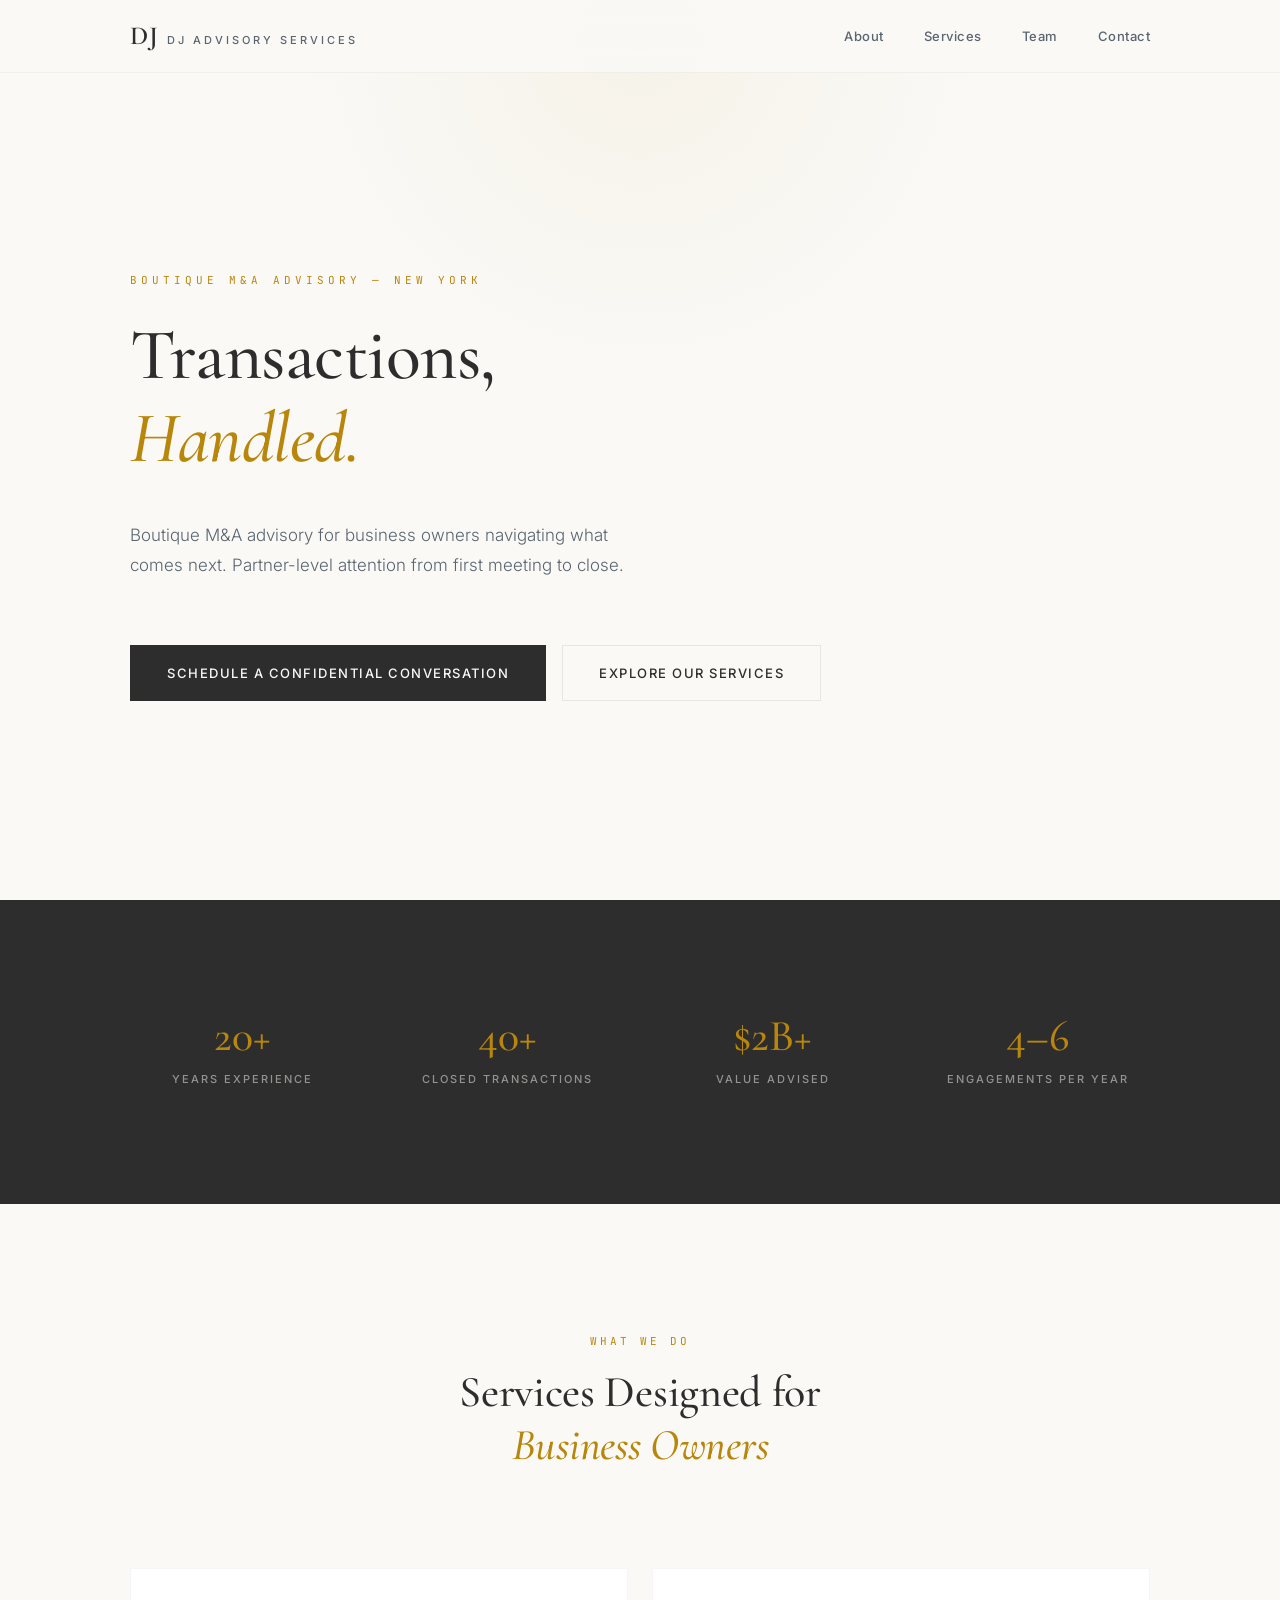
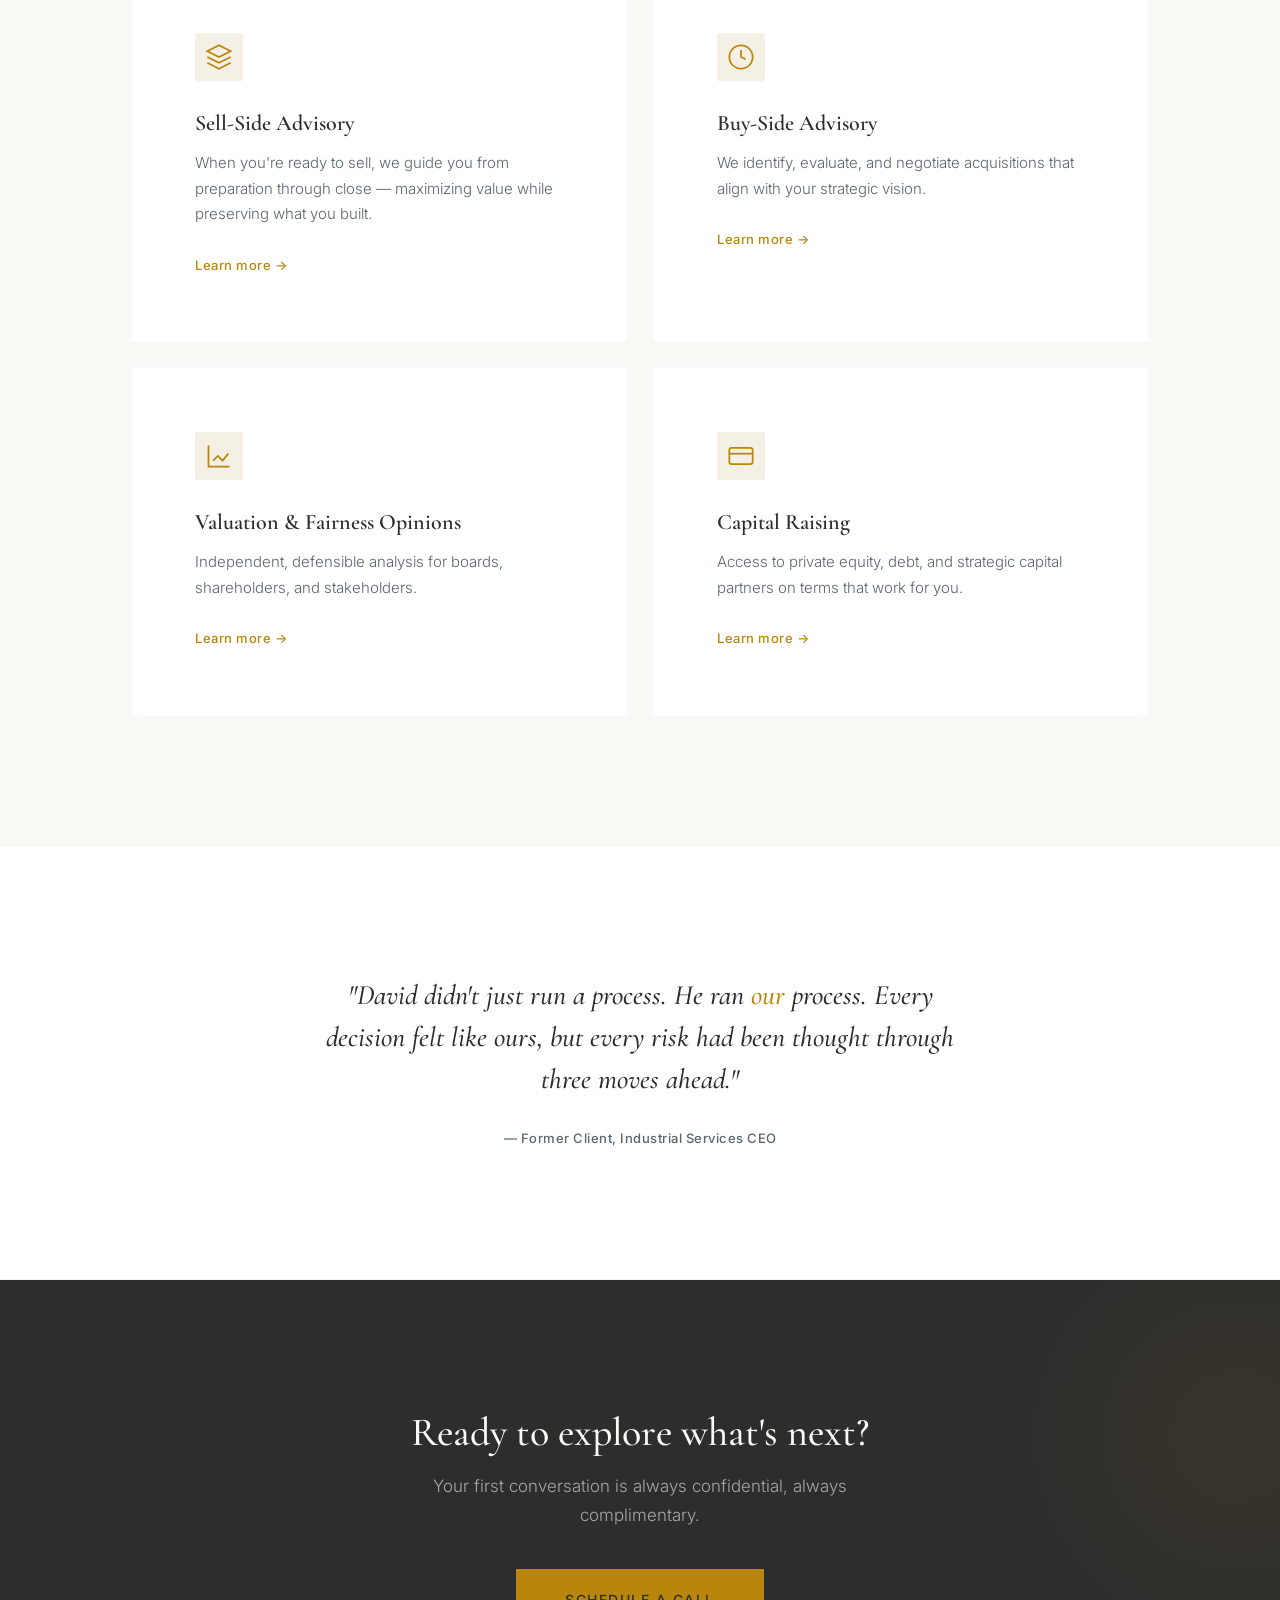
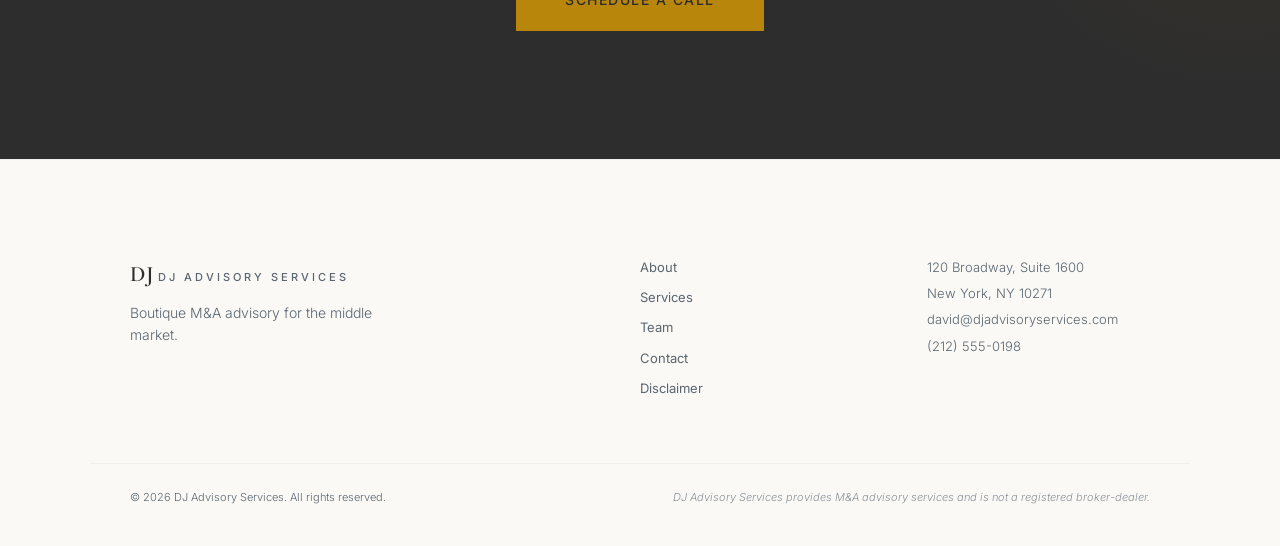
==== commit 0ec7296f: "Rebrand to DJ Advisory Services + add CNAME for djadvisoryservices.com" ====
--- a/index.html
+++ b/index.html
@@ -4,665 +4,172 @@
     <meta charset="UTF-8">
     <meta name="viewport" content="width=device-width, initial-scale=1.0">
     <title>DJ Advisory Services | Boutique M&A Advisory</title>
-    <meta name="description" content="Boutique M&A advisory firm representing premium clients in acquisition searches across the middle market.">
+    <meta name="description" content="Boutique M&A advisory for business owners navigating what comes next. Partner-level attention from first meeting to close.">
+    <link rel="canonical" href="https://djadvisoryservices.com/">
     <link rel="preconnect" href="https://fonts.googleapis.com">
     <link rel="preconnect" href="https://fonts.gstatic.com" crossorigin>
-    <link href="https://fonts.googleapis.com/css2?family=Cormorant+Garamond:ital,wght@0,400;0,500;0,600;0,700;1,400;1,500&family=Inter:wght@300;400;500;600&display=swap" rel="stylesheet">
-    <style>
-        :root {
-            --navy: #0B1120;
-            --navy-light: #131C2E;
-            --cream: #F7F5F0;
-            --cream-dark: #EDE9E0;
-            --gold: #B8954F;
-            --gold-light: #D4AF6A;
-            --text: #1A1A2E;
-            --text-muted: #6B7280;
-            --white: #FFFFFF;
-        }
-
-        * { margin: 0; padding: 0; box-sizing: border-box; }
-
-        html { scroll-behavior: smooth; }
-
-        body {
-            font-family: 'Inter', -apple-system, sans-serif;
-            font-weight: 400;
-            color: var(--text);
-            background: var(--cream);
-            line-height: 1.7;
-            -webkit-font-smoothing: antialiased;
-        }
-
-        .serif {
-            font-family: 'Cormorant Garamond', Georgia, serif;
-        }
-
-        /* Navigation */
-        nav {
-            position: fixed;
-            top: 0; left: 0; right: 0;
-            z-index: 100;
-            padding: 24px 48px;
-            display: flex;
-            justify-content: space-between;
-            align-items: center;
-            background: rgba(247, 245, 240, 0.92);
-            backdrop-filter: blur(12px);
-            border-bottom: 1px solid rgba(0,0,0,0.04);
-        }
-
-        .logo {
-            display: flex;
-            align-items: baseline;
-            gap: 10px;
-            text-decoration: none;
-        }
-
-        .logo-mark {
-            font-family: 'Cormorant Garamond', serif;
-            font-size: 26px;
-            font-weight: 600;
-            color: var(--navy);
-            letter-spacing: 1px;
-        }
-
-        .logo-text {
-            font-size: 11px;
-            font-weight: 500;
-            letter-spacing: 3px;
-            text-transform: uppercase;
-            color: var(--text-muted);
-        }
-
-        .nav-contact {
-            font-size: 13px;
-            font-weight: 500;
-            color: var(--navy);
-            text-decoration: none;
-            letter-spacing: 0.5px;
-            padding: 10px 24px;
-            border: 1px solid var(--navy);
-            transition: all 0.3s ease;
-        }
-
-        .nav-contact:hover {
-            background: var(--navy);
-            color: var(--cream);
-        }
-
-        /* Hero */
-        .hero {
-            min-height: 100vh;
-            display: flex;
-            flex-direction: column;
-            justify-content: center;
-            align-items: center;
-            text-align: center;
-            padding: 140px 32px 80px;
-            position: relative;
-            overflow: hidden;
-        }
-
-        .hero::before {
-            content: '';
-            position: absolute;
-            top: -50%; left: 50%;
-            transform: translateX(-50%);
-            width: 800px; height: 800px;
-            background: radial-gradient(circle, rgba(184, 149, 79, 0.08) 0%, transparent 60%);
-            pointer-events: none;
-        }
-
-        .hero-label {
-            font-size: 11px;
-            font-weight: 500;
-            letter-spacing: 4px;
-            text-transform: uppercase;
-            color: var(--gold);
-            margin-bottom: 32px;
-        }
-
-        .hero h1 {
-            font-family: 'Cormorant Garamond', serif;
-            font-size: clamp(40px, 6vw, 72px);
-            font-weight: 500;
-            color: var(--navy);
-            line-height: 1.15;
-            max-width: 800px;
-            margin-bottom: 32px;
-            letter-spacing: -0.5px;
-        }
-
-        .hero h1 em {
-            font-style: italic;
-            color: var(--gold);
-        }
-
-        .hero-sub {
-            font-size: 17px;
-            color: var(--text-muted);
-            max-width: 540px;
-            margin-bottom: 48px;
-            font-weight: 300;
-            line-height: 1.8;
-        }
-
-        .hero-cta {
-            display: inline-flex;
-            align-items: center;
-            gap: 12px;
-            padding: 16px 40px;
-            background: var(--navy);
-            color: var(--cream);
-            font-size: 13px;
-            font-weight: 500;
-            letter-spacing: 1.5px;
-            text-transform: uppercase;
-            text-decoration: none;
-            transition: all 0.4s ease;
-        }
-
-        .hero-cta:hover {
-            background: var(--gold);
-            color: var(--navy);
-            transform: translateY(-2px);
-        }
-
-        .hero-scroll {
-            position: absolute;
-            bottom: 40px;
-            left: 50%;
-            transform: translateX(-50%);
-            display: flex;
-            flex-direction: column;
-            align-items: center;
-            gap: 8px;
-            color: var(--text-muted);
-            font-size: 10px;
-            letter-spacing: 2px;
-            text-transform: uppercase;
-            text-decoration: none;
-            animation: float 3s ease-in-out infinite;
-        }
-
-        .hero-scroll span {
-            width: 1px;
-            height: 40px;
-            background: linear-gradient(to bottom, var(--gold), transparent);
-        }
-
-        @keyframes float {
-            0%, 100% { transform: translateX(-50%) translateY(0); }
-            50% { transform: translateX(-50%) translateY(-8px); }
-        }
-
-        /* Divider */
-        .divider {
-            width: 40px;
-            height: 1px;
-            background: var(--gold);
-            margin: 0 auto;
-        }
-
-        /* Section base */
-        section {
-            padding: 120px 32px;
-            max-width: 1100px;
-            margin: 0 auto;
-        }
-
-        section h2 {
-            font-family: 'Cormorant Garamond', serif;
-            font-size: clamp(32px, 4vw, 48px);
-            font-weight: 500;
-            color: var(--navy);
-            line-height: 1.2;
-            margin-bottom: 24px;
-        }
-
-        section h2 em {
-            font-style: italic;
-            color: var(--gold);
-        }
-
-        section .lead {
-            font-size: 17px;
-            color: var(--text-muted);
-            max-width: 640px;
-            font-weight: 300;
-            line-height: 1.8;
-        }
-
-        /* About */
-        .about {
-            text-align: center;
-        }
-
-        .about .divider {
-            margin-bottom: 48px;
-        }
-
-        .about-grid {
-            display: grid;
-            grid-template-columns: repeat(3, 1fr);
-            gap: 48px;
-            margin-top: 80px;
-            text-align: left;
-        }
-
-        .about-item {
-            padding: 40px;
-            background: var(--white);
-            border: 1px solid rgba(0,0,0,0.04);
-            transition: all 0.4s ease;
-        }
-
-        .about-item:hover {
-            border-color: var(--gold);
-            transform: translateY(-4px);
-            box-shadow: 0 20px 60px rgba(0,0,0,0.06);
-        }
-
-        .about-item-num {
-            font-family: 'Cormorant Garamond', serif;
-            font-size: 48px;
-            font-weight: 300;
-            color: var(--gold);
-            opacity: 0.4;
-            line-height: 1;
-            margin-bottom: 20px;
-        }
-
-        .about-item h3 {
-            font-family: 'Cormorant Garamond', serif;
-            font-size: 22px;
-            font-weight: 600;
-            color: var(--navy);
-            margin-bottom: 12px;
-        }
-
-        .about-item p {
-            font-size: 14px;
-            color: var(--text-muted);
-            line-height: 1.7;
-        }
-
-        /* Focus */
-        .focus {
-            background: var(--navy);
-            color: var(--cream);
-            padding: 120px 32px;
-            max-width: none;
-        }
-
-        .focus-inner {
-            max-width: 1100px;
-            margin: 0 auto;
-            display: grid;
-            grid-template-columns: 1fr 1fr;
-            gap: 80px;
-            align-items: center;
-        }
-
-        .focus h2 {
-            color: var(--cream);
-            margin-bottom: 32px;
-        }
-
-        .focus h2 em {
-            color: var(--gold-light);
-        }
-
-        .focus p {
-            color: rgba(247, 245, 240, 0.7);
-            font-weight: 300;
-            line-height: 1.8;
-            margin-bottom: 20px;
-        }
-
-        .focus-stats {
-            display: grid;
-            grid-template-columns: 1fr 1fr;
-            gap: 40px;
-        }
-
-        .focus-stat {
-            border-left: 1px solid var(--gold);
-            padding-left: 24px;
-        }
-
-        .focus-stat-num {
-            font-family: 'Cormorant Garamond', serif;
-            font-size: 48px;
-            font-weight: 500;
-            color: var(--gold);
-            line-height: 1;
-        }
-
-        .focus-stat-label {
-            font-size: 12px;
-            letter-spacing: 2px;
-            text-transform: uppercase;
-            color: rgba(247, 245, 240, 0.5);
-            margin-top: 8px;
-        }
-
-        /* Principal */
-        .principal {
-            text-align: center;
-        }
-
-        .principal .divider {
-            margin-bottom: 48px;
-        }
-
-        .principal-card {
-            max-width: 700px;
-            margin: 60px auto 0;
-            padding: 60px;
-            background: var(--white);
-            border: 1px solid rgba(0,0,0,0.04);
-            position: relative;
-        }
-
-        .principal-card::before {
-            content: '"';
-            font-family: 'Cormorant Garamond', serif;
-            font-size: 120px;
-            color: var(--gold);
-            opacity: 0.15;
-            position: absolute;
-            top: 20px;
-            left: 30px;
-            line-height: 1;
-        }
-
-        .principal-avatar {
-            width: 80px;
-            height: 80px;
-            border-radius: 50%;
-            background: linear-gradient(135deg, var(--cream-dark), var(--cream));
-            display: flex;
-            align-items: center;
-            justify-content: center;
-            margin: 0 auto 32px;
-            font-family: 'Cormorant Garamond', serif;
-            font-size: 28px;
-            font-weight: 600;
-            color: var(--gold);
-            border: 2px solid var(--gold);
-        }
-
-        .principal-name {
-            font-family: 'Cormorant Garamond', serif;
-            font-size: 28px;
-            font-weight: 600;
-            color: var(--navy);
-            margin-bottom: 4px;
-        }
-
-        .principal-title {
-            font-size: 12px;
-            letter-spacing: 3px;
-            text-transform: uppercase;
-            color: var(--gold);
-            margin-bottom: 24px;
-        }
-
-        .principal-bio {
-            font-size: 15px;
-            color: var(--text-muted);
-            line-height: 1.8;
-            font-weight: 300;
-            margin-bottom: 24px;
-        }
-
-        .principal-quote {
-            font-family: 'Cormorant Garamond', serif;
-            font-size: 20px;
-            font-style: italic;
-            color: var(--navy);
-            line-height: 1.6;
-        }
-
-        /* CTA */
-        .cta {
-            text-align: center;
-            padding: 160px 32px;
-            position: relative;
-            overflow: hidden;
-        }
-
-        .cta::before {
-            content: '';
-            position: absolute;
-            top: 0; left: 0; right: 0; bottom: 0;
-            background: var(--navy);
-            z-index: -1;
-        }
-
-        .cta::after {
-            content: '';
-            position: absolute;
-            top: -30%; right: -20%;
-            width: 600px; height: 600px;
-            background: radial-gradient(circle, rgba(184, 149, 79, 0.1) 0%, transparent 60%);
-            pointer-events: none;
-        }
-
-        .cta h2 {
-            color: var(--cream);
-            margin-bottom: 24px;
-        }
-
-        .cta h2 em {
-            color: var(--gold-light);
-        }
-
-        .cta p {
-            color: rgba(247, 245, 240, 0.6);
-            font-weight: 300;
-            max-width: 480px;
-            margin: 0 auto 48px;
-        }
-
-        .cta-btn {
-            display: inline-block;
-            padding: 18px 48px;
-            background: var(--gold);
-            color: var(--navy);
-            font-size: 12px;
-            font-weight: 600;
-            letter-spacing: 2px;
-            text-transform: uppercase;
-            text-decoration: none;
-            transition: all 0.4s ease;
-        }
-
-        .cta-btn:hover {
-            background: var(--gold-light);
-            transform: translateY(-2px);
-            box-shadow: 0 12px 40px rgba(184, 149, 79, 0.3);
-        }
-
-        .cta-email {
-            display: block;
-            margin-top: 32px;
-            color: rgba(247, 245, 240, 0.5);
-            font-size: 14px;
-            text-decoration: none;
-            transition: color 0.3s ease;
-        }
-
-        .cta-email:hover {
-            color: var(--gold);
-        }
-
-        /* Footer */
-        footer {
-            padding: 60px 32px;
-            text-align: center;
-            border-top: 1px solid rgba(0,0,0,0.06);
-        }
-
-        .footer-logo {
-            font-family: 'Cormorant Garamond', serif;
-            font-size: 20px;
-            font-weight: 600;
-            color: var(--navy);
-            margin-bottom: 8px;
-        }
-
-        .footer-tag {
-            font-size: 11px;
-            letter-spacing: 3px;
-            text-transform: uppercase;
-            color: var(--text-muted);
-            margin-bottom: 24px;
-        }
-
-        .footer-info {
-            font-size: 13px;
-            color: var(--text-muted);
-            margin-bottom: 8px;
-        }
-
-        .footer-disclaimer {
-            font-size: 11px;
-            color: var(--text-muted);
-            opacity: 0.6;
-            max-width: 600px;
-            margin: 32px auto 0;
-            line-height: 1.6;
-        }
-
-        /* Responsive */
-        @media (max-width: 900px) {
-            nav { padding: 20px 24px; }
-            .about-grid { grid-template-columns: 1fr; }
-            .focus-inner { grid-template-columns: 1fr; gap: 48px; }
-            .focus-stats { grid-template-columns: 1fr 1fr; }
-            section { padding: 80px 24px; }
-            .cta { padding: 100px 24px; }
-            .principal-card { padding: 40px 24px; }
-        }
-
-        @media (max-width: 480px) {
-            .hero { padding: 120px 20px 60px; }
-            .hero h1 { font-size: 36px; }
-            .focus-stats { grid-template-columns: 1fr; }
-            .nav-contact { display: none; }
-        }
-
-        /* Reduced motion */
-        @media (prefers-reduced-motion: reduce) {
-            *, *::before, *::after {
-                animation-duration: 0.01ms !important;
-                transition-duration: 0.01ms !important;
-            }
-        }
-    </style>
+    <link href="https://fonts.googleapis.com/css2?family=Cormorant+Garamond:ital,wght@0,400;0,500;0,600;0,700;1,400;1,500&family=Inter:wght@300;400;500;600&family=JetBrains+Mono:wght@400;500&display=swap" rel="stylesheet">
+    <link rel="stylesheet" href="/assets/styles.css">
+    <script type="application/ld+json">
+    {
+        "@context": "https://schema.org",
+        "@type": "ProfessionalService",
+        "name": "DJ Advisory Services",
+        "description": "Boutique M&A advisory for middle-market business owners",
+        "url": "https://djadvisoryservices.com",
+        "telephone": "+1-212-555-0198",
+        "email": "david@djadvisoryservices.com",
+        "address": {
+            "@type": "PostalAddress",
+            "streetAddress": "120 Broadway, Suite 1600",
+            "addressLocality": "New York",
+            "addressRegion": "NY",
+            "postalCode": "10271",
+            "addressCountry": "US"
+        },
+        "founder": { "@type": "Person", "name": "David James" }
+    }
+    </script>
 </head>
 <body>
-    <nav>
-        <a href="#" class="logo">
-            <span class="logo-mark">DJ</span>
-            <span class="logo-text">Advisory Services</span>
-        </a>
-        <a href="#contact" class="nav-contact">Get in Touch</a>
-    </nav>
-
-    <header class="hero">
-        <p class="hero-label">Boutique M&A Advisory — New York</p>
-        <h1>Advisory for <em>Discerning</em><br>Acquirers & Owners</h1>
-        <p class="hero-sub">We represent premium clients in middle-market acquisitions — providing the strategic counsel, discretion, and execution that complex transactions demand.</p>
-        <a href="#contact" class="hero-cta">Begin a Conversation</a>
-        <a href="#about" class="hero-scroll">
-            <span></span>
-            Discover
-        </a>
+    <header class="site-header">
+        <div class="container header-inner">
+            <a href="/" class="logo">
+                <span class="logo-mark">DJ</span>
+                <span class="logo-text">DJ Advisory Services</span>
+            </a>
+            <nav class="main-nav" id="mainNav">
+                <a href="/about.html">About</a>
+                <a href="/services.html">Services</a>
+                <a href="/team.html">Team</a>
+                <a href="/contact.html">Contact</a>
+            </nav>
+            <button class="nav-toggle" id="navToggle" aria-label="Toggle navigation">
+                <span></span><span></span><span></span>
+            </button>
+        </div>
     </header>
 
-    <section class="about" id="about">
-        <div class="divider"></div>
-        <h2>A Firm Built for<br><em>Complex Transactions</em></h2>
-        <p class="lead">DJ Advisory Services is a boutique M&A advisory practice serving clients who expect more than process — they expect judgment. We take on a select number of engagements each year, ensuring every client receives partner-level attention from first meeting through close.</p>
+    <main>
+        <section class="hero">
+            <div class="container">
+                <p class="hero-label">Boutique M&A Advisory — New York</p>
+                <h1 class="hero-title">Transactions,<br><em>Handled.</em></h1>
+                <p class="hero-subtitle">Boutique M&A advisory for business owners navigating what comes next. Partner-level attention from first meeting to close.</p>
+                <div class="hero-cta">
+                    <a href="/contact.html" class="btn btn-primary">Schedule a Confidential Conversation</a>
+                    <a href="/services.html" class="btn btn-ghost">Explore Our Services</a>
+                </div>
+            </div>
+        </section>
 
-        <div class="about-grid">
-            <div class="about-item">
-                <div class="about-item-num">01</div>
-                <h3>Buy-Side Advisory</h3>
-                <p>We identify, evaluate, and negotiate acquisitions that align with your strategic vision — from target search through integration planning.</p>
+        <section class="trust-bar">
+            <div class="container trust-grid">
+                <div class="trust-item">
+                    <span class="trust-number">20+</span>
+                    <span class="trust-label">Years Experience</span>
+                </div>
+                <div class="trust-item">
+                    <span class="trust-number">40+</span>
+                    <span class="trust-label">Closed Transactions</span>
+                </div>
+                <div class="trust-item">
+                    <span class="trust-number">$2B+</span>
+                    <span class="trust-label">Value Advised</span>
+                </div>
+                <div class="trust-item">
+                    <span class="trust-number">4–6</span>
+                    <span class="trust-label">Engagements Per Year</span>
+                </div>
             </div>
-            <div class="about-item">
-                <div class="about-item-num">02</div>
-                <h3>Sell-Side Representation</h3>
-                <p>When the time comes to realize value, we guide founders through the entire process — maximizing outcome while preserving legacy.</p>
+        </section>
+
+        <section class="section services-preview">
+            <div class="container">
+                <header class="section-header">
+                    <p class="section-label">What We Do</p>
+                    <h2 class="section-title">Services Designed for<br><em>Business Owners</em></h2>
+                </header>
+                <div class="services-grid">
+                    <article class="service-card">
+                        <div class="service-icon">
+                            <svg width="28" height="28" viewBox="0 0 24 24" fill="none" stroke="currentColor" stroke-width="1.5"><path d="M12 2L2 7l10 5 10-5-10-5z"/><path d="M2 17l10 5 10-5"/><path d="M2 12l10 5 10-5"/></svg>
+                        </div>
+                        <h3>Sell-Side Advisory</h3>
+                        <p>When you're ready to sell, we guide you from preparation through close — maximizing value while preserving what you built.</p>
+                        <a href="/services.html#sell-side" class="link-arrow">Learn more →</a>
+                    </article>
+                    <article class="service-card">
+                        <div class="service-icon">
+                            <svg width="28" height="28" viewBox="0 0 24 24" fill="none" stroke="currentColor" stroke-width="1.5"><circle cx="12" cy="12" r="10"/><path d="M12 6v6l4 2"/></svg>
+                        </div>
+                        <h3>Buy-Side Advisory</h3>
+                        <p>We identify, evaluate, and negotiate acquisitions that align with your strategic vision.</p>
+                        <a href="/services.html#buy-side" class="link-arrow">Learn more →</a>
+                    </article>
+                    <article class="service-card">
+                        <div class="service-icon">
+                            <svg width="28" height="28" viewBox="0 0 24 24" fill="none" stroke="currentColor" stroke-width="1.5"><path d="M3 3v18h18"/><path d="M7 16l4-4 4 4 5-6"/></svg>
+                        </div>
+                        <h3>Valuation & Fairness Opinions</h3>
+                        <p>Independent, defensible analysis for boards, shareholders, and stakeholders.</p>
+                        <a href="/services.html#valuation" class="link-arrow">Learn more →</a>
+                    </article>
+                    <article class="service-card">
+                        <div class="service-icon">
+                            <svg width="28" height="28" viewBox="0 0 24 24" fill="none" stroke="currentColor" stroke-width="1.5"><rect x="2" y="5" width="20" height="14" rx="2"/><path d="M2 10h20"/></svg>
+                        </div>
+                        <h3>Capital Raising</h3>
+                        <p>Access to private equity, debt, and strategic capital partners on terms that work for you.</p>
+                        <a href="/services.html#capital" class="link-arrow">Learn more →</a>
+                    </article>
+                </div>
             </div>
-            <div class="about-item">
-                <div class="about-item-num">03</div>
-                <h3>Valuation & Opinions</h3>
-                <p>Independent, defensible analysis grounded in rigorous financial modeling and deep industry knowledge for boards and fiduciaries.</p>
+        </section>
+
+        <section class="section testimonial-section">
+            <div class="container testimonial-inner">
+                <blockquote>"David didn't just run a process. He ran <em>our</em> process. Every decision felt like ours, but every risk had been thought through three moves ahead."</blockquote>
+                <cite>— Former Client, Industrial Services CEO</cite>
+            </div>
+        </section>
+
+        <section class="section cta-section">
+            <div class="container cta-inner">
+                <h2>Ready to explore what's next?</h2>
+                <p>Your first conversation is always confidential, always complimentary.</p>
+                <a href="/contact.html" class="btn btn-primary btn-large">Schedule a Call</a>
+            </div>
+        </section>
+    </main>
+
+    <footer class="site-footer">
+        <div class="container footer-inner">
+            <div class="footer-brand">
+                <span class="logo-mark">DJ</span>
+                <span class="logo-text">DJ Advisory Services</span>
+                <p>Boutique M&A advisory for the middle market.</p>
+            </div>
+            <div class="footer-links">
+                <a href="/about.html">About</a>
+                <a href="/services.html">Services</a>
+                <a href="/team.html">Team</a>
+                <a href="/contact.html">Contact</a>
+                <a href="/legal.html">Disclaimer</a>
+            </div>
+            <div class="footer-contact">
+                <p>120 Broadway, Suite 1600</p>
+                <p>New York, NY 10271</p>
+                <p>david@djadvisoryservices.com</p>
+                <p>(212) 555-0198</p>
             </div>
         </div>
-    </section>
+        <div class="container footer-legal">
+            <p>© 2026 DJ Advisory Services. All rights reserved.</p>
+            <p class="disclaimer">DJ Advisory Services provides M&A advisory services and is not a registered broker-dealer.</p>
+        </div>
+    </footer>
 
-    <section class="focus">
-        <div class="focus-inner">
-            <div>
-                <h2>Representing <em>Premium Clients</em><br>in Premium Transactions</h2>
-                <p>Our clients are institutional investors, family offices, and strategic acquirers with the capital and conviction to execute. We help them find, evaluate, and acquire businesses that fit their criteria — managing the complexity so they can focus on the opportunity.</p>
-                <p>Every engagement is led personally by our Managing Director. No handoffs. No junior bankers learning at your expense.</p>
-            </div>
-            <div class="focus-stats">
-                <div class="focus-stat">
-                    <div class="focus-stat-num">20+</div>
-                    <div class="focus-stat-label">Years Experience</div>
-                </div>
-                <div class="focus-stat">
-                    <div class="focus-stat-num">40+</div>
-                    <div class="focus-stat-label">Closed Deals</div>
-                </div>
-                <div class="focus-stat">
-                    <div class="focus-stat-num">$2B+</div>
-                    <div class="focus-stat-label">Value Advised</div>
-                </div>
-                <div class="focus-stat">
-                    <div class="focus-stat-num">100%</div>
-                    <div class="focus-stat-label">Partner-Led</div>
-                </div>
-            </div>
-        </div>
-    </section>
-
-    <section class="principal">
-        <div class="divider"></div>
-        <h2>Led by <em>Experience</em></h2>
-        <p class="lead">Our Managing Director has spent two decades in middle-market M&A — from the Big Four to boutique investment banking to building his own practice.</p>
-
-        <div class="principal-card">
-            <div class="principal-avatar">DJ</div>
-            <div class="principal-name">David James</div>
-            <div class="principal-title">Managing Director & Founder</div>
-            <p class="principal-bio">David founded DJ Advisory Services after nearly two decades advising on middle-market transactions across industrials, healthcare, business services, and technology. He holds an MBA in Finance and Strategy and is a Certified Merger & Acquisition Advisor (CM&AA).</p>
-            <p class="principal-quote">"The best transactions happen when the advisor becomes invisible — the client feels informed, in control, and confident at every step."</p>
-        </div>
-    </section>
-
-    <section class="cta" id="contact">
-        <h2>Ready to Explore<br><em>What's Next?</em></h2>
-        <p>Your first conversation is always confidential and complimentary. We respond to every inquiry within 24 hours.</p>
-        <a href="mailto:david@djadvisoryservices.com" class="cta-btn">Schedule a Confidential Call</a>
-        <a href="mailto:david@djadvisoryservices.com" class="cta-email">david@djadvisoryservices.com</a>
-    </section>
-
-    <footer>
-        <div class="footer-logo">DJ Advisory Services</div>
-        <div class="footer-tag">Boutique M&A Advisory</div>
-        <p class="footer-info">120 Broadway, Suite 1600 &middot; New York, NY 10271</p>
-        <p class="footer-info">david@djadvisoryservices.com &middot; (212) 555-0198</p>
-        <p class="footer-disclaimer">DJ Advisory Services provides mergers and acquisitions advisory and consulting services. We are not a registered broker-dealer and do not offer securities or investment advice regulated by the SEC or FINRA. Nothing herein constitutes an offer to sell or solicitation of an offer to buy any security.</p>
-    </footer>
+    <script src="/assets/main.js"></script>
 </body>
 </html>
--- a/assets/styles.css
+++ b/assets/styles.css
@@ -0,0 +1,1096 @@
+/* ============================================
+   D. James Partners — Stylesheet
+   Boutique M&A Advisory — New York
+   ============================================ */
+
+/* --- Design Tokens --- */
+:root {
+    --charcoal:     #2D2D2D;
+    --near-black:   #1A1A1A;
+    --gold:         #B8860B;
+    --gold-light:   #D4A843;
+    --slate:        #5A6570;
+    --ivory:        #FAF9F6;
+    --white:        #FFFFFF;
+    --pale-gold:    #F5F0E6;
+    --border:       rgba(0,0,0,0.08);
+    --border-light: rgba(0,0,0,0.04);
+
+    --font-serif:   'Cormorant Garamond', Georgia, serif;
+    --font-sans:    'Inter', -apple-system, BlinkMacSystemFont, sans-serif;
+    --font-mono:    'JetBrains Mono', 'SF Mono', monospace;
+
+    --space-xs: 0.25rem;
+    --space-sm: 0.5rem;
+    --space-md: 1rem;
+    --space-lg: 1.5rem;
+    --space-xl: 2.5rem;
+    --space-2xl: 4rem;
+    --space-3xl: 6rem;
+    --space-4xl: 8rem;
+
+    --radius-sm: 2px;
+    --radius-md: 6px;
+    --radius-lg: 10px;
+
+    --shadow-sm: 0 1px 3px rgba(0,0,0,0.04);
+    --shadow-md: 0 4px 16px rgba(0,0,0,0.06);
+    --shadow-lg: 0 12px 40px rgba(0,0,0,0.08);
+}
+
+/* --- Reset --- */
+*, *::before, *::after { box-sizing: border-box; margin: 0; padding: 0; }
+html { scroll-behavior: smooth; font-size: 16px; }
+body {
+    font-family: var(--font-sans);
+    font-weight: 400;
+    line-height: 1.7;
+    color: var(--near-black);
+    background: var(--ivory);
+    -webkit-font-smoothing: antialiased;
+    -moz-osx-font-smoothing: grayscale;
+}
+img { max-width: 100%; display: block; }
+a { color: inherit; text-decoration: none; }
+ul, ol { list-style: none; }
+button { font: inherit; cursor: pointer; border: none; background: none; }
+
+/* --- Layout --- */
+.container {
+    width: 100%;
+    max-width: 1100px;
+    margin: 0 auto;
+    padding: 0 var(--space-xl);
+}
+
+/* --- Header --- */
+.site-header {
+    position: fixed;
+    top: 0; left: 0; right: 0;
+    z-index: 1000;
+    background: rgba(250,249,246,0.92);
+    backdrop-filter: blur(12px);
+    -webkit-backdrop-filter: blur(12px);
+    border-bottom: 1px solid var(--border-light);
+}
+.header-inner {
+    display: flex;
+    align-items: center;
+    justify-content: space-between;
+    height: 72px;
+}
+
+.logo {
+    display: flex;
+    align-items: baseline;
+    gap: var(--space-sm);
+}
+.logo-mark {
+    font-family: var(--font-serif);
+    font-size: 1.625rem;
+    font-weight: 600;
+    color: var(--charcoal);
+    letter-spacing: 1px;
+}
+.logo-text {
+    font-family: var(--font-sans);
+    font-size: 0.6875rem;
+    font-weight: 500;
+    text-transform: uppercase;
+    letter-spacing: 3px;
+    color: var(--slate);
+}
+
+.main-nav {
+    display: flex;
+    gap: var(--space-xl);
+}
+.main-nav a {
+    font-size: 0.8125rem;
+    font-weight: 500;
+    color: var(--slate);
+    letter-spacing: 0.5px;
+    position: relative;
+    transition: color 0.3s ease;
+    padding: 4px 0;
+}
+.main-nav a::after {
+    content: '';
+    position: absolute;
+    bottom: 0; left: 0;
+    width: 0; height: 1px;
+    background: var(--gold);
+    transition: width 0.3s ease;
+}
+.main-nav a:hover,
+.main-nav a.active { color: var(--charcoal); }
+.main-nav a:hover::after,
+.main-nav a.active::after { width: 100%; }
+
+.nav-toggle {
+    display: none;
+    flex-direction: column;
+    gap: 5px;
+    width: 24px;
+    padding: 4px;
+}
+.nav-toggle span {
+    display: block;
+    height: 1.5px;
+    background: var(--charcoal);
+    transition: all 0.3s ease;
+}
+
+/* --- Hero --- */
+.hero {
+    min-height: 100vh;
+    display: flex;
+    flex-direction: column;
+    justify-content: center;
+    padding: calc(72px + var(--space-3xl)) var(--space-xl) var(--space-3xl);
+    position: relative;
+    overflow: hidden;
+}
+.hero::before {
+    content: '';
+    position: absolute;
+    top: -40%; left: 50%;
+    transform: translateX(-50%);
+    width: 800px; height: 800px;
+    background: radial-gradient(circle, rgba(184,134,11,0.06) 0%, transparent 60%);
+    pointer-events: none;
+}
+.hero .container {
+    position: relative;
+    z-index: 1;
+}
+.hero-label {
+    font-family: var(--font-mono);
+    font-size: 0.6875rem;
+    text-transform: uppercase;
+    letter-spacing: 4px;
+    color: var(--gold);
+    margin-bottom: var(--space-lg);
+}
+.hero-title {
+    font-family: var(--font-serif);
+    font-size: clamp(2.5rem, 6vw, 4.5rem);
+    font-weight: 500;
+    line-height: 1.15;
+    color: var(--charcoal);
+    letter-spacing: -0.5px;
+    max-width: 800px;
+    margin-bottom: var(--space-xl);
+}
+.hero-title em {
+    font-style: italic;
+    color: var(--gold);
+}
+.hero-subtitle {
+    font-size: 1.0625rem;
+    color: var(--slate);
+    max-width: 520px;
+    margin-bottom: var(--space-2xl);
+    font-weight: 300;
+    line-height: 1.8;
+}
+.hero-cta {
+    display: flex;
+    gap: var(--space-md);
+    flex-wrap: wrap;
+}
+
+/* --- Buttons --- */
+.btn {
+    display: inline-flex;
+    align-items: center;
+    justify-content: center;
+    padding: 16px 36px;
+    font-size: 0.8125rem;
+    font-weight: 500;
+    letter-spacing: 1.5px;
+    text-transform: uppercase;
+    transition: all 0.4s ease;
+    border: 1px solid transparent;
+}
+.btn-primary {
+    background: var(--charcoal);
+    color: var(--ivory);
+    border-color: var(--charcoal);
+}
+.btn-primary:hover {
+    background: transparent;
+    color: var(--charcoal);
+    transform: translateY(-2px);
+    box-shadow: var(--shadow-md);
+}
+.btn-ghost {
+    background: transparent;
+    color: var(--charcoal);
+    border-color: var(--border);
+}
+.btn-ghost:hover {
+    background: var(--white);
+    border-color: var(--slate);
+}
+.btn-large {
+    padding: 18px 48px;
+    font-size: 0.875rem;
+}
+
+/* --- Trust Bar --- */
+.trust-bar {
+    padding: var(--space-3xl) 0;
+    background: var(--charcoal);
+    color: var(--ivory);
+}
+.trust-grid {
+    display: grid;
+    grid-template-columns: repeat(4, 1fr);
+    gap: var(--space-xl);
+}
+.trust-item {
+    text-align: center;
+    padding: var(--space-md) 0;
+}
+.trust-number {
+    display: block;
+    font-family: var(--font-serif);
+    font-size: clamp(2rem, 3.5vw, 2.75rem);
+    font-weight: 500;
+    color: var(--gold);
+    line-height: 1.1;
+    margin-bottom: var(--space-xs);
+}
+.trust-label {
+    font-size: 0.6875rem;
+    letter-spacing: 2px;
+    text-transform: uppercase;
+    color: rgba(250,249,246,0.5);
+    font-weight: 500;
+}
+
+/* --- Sections --- */
+.section {
+    padding: var(--space-4xl) 0;
+}
+.section-header {
+    text-align: center;
+    margin-bottom: var(--space-3xl);
+}
+.section-label {
+    font-family: var(--font-mono);
+    font-size: 0.6875rem;
+    text-transform: uppercase;
+    letter-spacing: 3px;
+    color: var(--gold);
+    margin-bottom: var(--space-md);
+}
+.section-title {
+    font-family: var(--font-serif);
+    font-size: clamp(1.75rem, 3.5vw, 2.75rem);
+    font-weight: 500;
+    color: var(--charcoal);
+    line-height: 1.2;
+    letter-spacing: -0.3px;
+}
+.section-title em {
+    font-style: italic;
+    color: var(--gold);
+}
+
+/* --- Divider --- */
+.divider {
+    width: 40px;
+    height: 1px;
+    background: var(--gold);
+    margin: 0 auto var(--space-xl);
+}
+
+/* --- Services Grid --- */
+.services-grid {
+    display: grid;
+    grid-template-columns: repeat(2, 1fr);
+    gap: var(--space-lg);
+}
+.service-card {
+    background: var(--white);
+    padding: var(--space-2xl);
+    border: 1px solid var(--border-light);
+    transition: all 0.4s ease;
+}
+.service-card:hover {
+    transform: translateY(-4px);
+    box-shadow: var(--shadow-lg);
+    border-color: var(--pale-gold);
+}
+.service-icon {
+    width: 48px; height: 48px;
+    display: flex;
+    align-items: center;
+    justify-content: center;
+    background: var(--pale-gold);
+    border-radius: var(--radius-sm);
+    color: var(--gold);
+    margin-bottom: var(--space-lg);
+}
+.service-card h3 {
+    font-family: var(--font-serif);
+    font-size: 1.375rem;
+    font-weight: 600;
+    color: var(--charcoal);
+    margin-bottom: var(--space-sm);
+}
+.service-card p {
+    font-size: 0.9375rem;
+    color: var(--slate);
+    margin-bottom: var(--space-lg);
+    line-height: 1.7;
+    font-weight: 300;
+}
+.link-arrow {
+    font-size: 0.8125rem;
+    font-weight: 500;
+    color: var(--gold);
+    letter-spacing: 0.5px;
+    transition: color 0.3s ease;
+}
+.link-arrow:hover { color: var(--charcoal); }
+
+/* --- Testimonial --- */
+.testimonial-section {
+    background: var(--white);
+    border-top: 1px solid var(--border-light);
+    border-bottom: 1px solid var(--border-light);
+}
+.testimonial-inner {
+    max-width: 720px;
+    margin: 0 auto;
+    text-align: center;
+}
+.testimonial-inner blockquote {
+    font-family: var(--font-serif);
+    font-size: clamp(1.375rem, 2.5vw, 1.75rem);
+    font-weight: 500;
+    color: var(--charcoal);
+    line-height: 1.5;
+    font-style: italic;
+    margin-bottom: var(--space-lg);
+}
+.testimonial-inner blockquote em {
+    color: var(--gold);
+}
+.testimonial-inner cite {
+    font-size: 0.8125rem;
+    font-weight: 500;
+    color: var(--slate);
+    font-style: normal;
+    letter-spacing: 0.5px;
+}
+
+/* --- About Items (3-col) --- */
+.about-grid-3 {
+    display: grid;
+    grid-template-columns: repeat(3, 1fr);
+    gap: var(--space-xl);
+    margin-top: var(--space-3xl);
+}
+.about-item {
+    padding: var(--space-2xl);
+    background: var(--white);
+    border: 1px solid var(--border-light);
+    transition: all 0.4s ease;
+}
+.about-item:hover {
+    border-color: var(--pale-gold);
+    transform: translateY(-4px);
+    box-shadow: var(--shadow-lg);
+}
+.about-item-num {
+    font-family: var(--font-serif);
+    font-size: 3rem;
+    font-weight: 300;
+    color: var(--gold);
+    opacity: 0.4;
+    line-height: 1;
+    margin-bottom: var(--space-md);
+}
+.about-item h3 {
+    font-family: var(--font-serif);
+    font-size: 1.25rem;
+    font-weight: 600;
+    color: var(--charcoal);
+    margin-bottom: var(--space-sm);
+}
+.about-item p {
+    font-size: 0.875rem;
+    color: var(--slate);
+    line-height: 1.7;
+    font-weight: 300;
+}
+
+/* --- Focus Section (dark) --- */
+.focus-section {
+    background: var(--charcoal);
+    color: var(--ivory);
+    padding: var(--space-4xl) 0;
+}
+.focus-inner {
+    display: grid;
+    grid-template-columns: 1fr 1fr;
+    gap: var(--space-3xl);
+    align-items: center;
+}
+.focus-section h2 {
+    font-family: var(--font-serif);
+    font-size: clamp(1.75rem, 3.5vw, 2.75rem);
+    font-weight: 500;
+    color: var(--ivory);
+    line-height: 1.2;
+    margin-bottom: var(--space-lg);
+}
+.focus-section h2 em {
+    font-style: italic;
+    color: var(--gold-light);
+}
+.focus-section p {
+    color: rgba(250,249,246,0.7);
+    font-weight: 300;
+    line-height: 1.8;
+    margin-bottom: var(--space-md);
+}
+.focus-stats {
+    display: grid;
+    grid-template-columns: 1fr 1fr;
+    gap: var(--space-xl);
+}
+.focus-stat {
+    border-left: 1px solid var(--gold);
+    padding-left: var(--space-lg);
+}
+.focus-stat-num {
+    font-family: var(--font-serif);
+    font-size: 2.75rem;
+    font-weight: 500;
+    color: var(--gold);
+    line-height: 1;
+}
+.focus-stat-label {
+    font-size: 0.6875rem;
+    letter-spacing: 2px;
+    text-transform: uppercase;
+    color: rgba(250,249,246,0.5);
+    margin-top: var(--space-xs);
+    font-weight: 500;
+}
+
+/* --- Principal Card --- */
+.principal-section {
+    text-align: center;
+    padding: var(--space-4xl) 0;
+}
+.principal-card {
+    max-width: 680px;
+    margin: var(--space-2xl) auto 0;
+    padding: var(--space-3xl);
+    background: var(--white);
+    border: 1px solid var(--border-light);
+    position: relative;
+}
+.principal-card::before {
+    content: '"';
+    font-family: var(--font-serif);
+    font-size: 7rem;
+    color: var(--gold);
+    opacity: 0.12;
+    position: absolute;
+    top: 10px;
+    left: 24px;
+    line-height: 1;
+}
+.principal-avatar {
+    width: 72px; height: 72px;
+    border-radius: 50%;
+    background: linear-gradient(135deg, var(--pale-gold), var(--ivory));
+    display: flex;
+    align-items: center;
+    justify-content: center;
+    margin: 0 auto var(--space-xl);
+    font-family: var(--font-serif);
+    font-size: 1.5rem;
+    font-weight: 600;
+    color: var(--gold);
+    border: 2px solid var(--gold);
+}
+.principal-name {
+    font-family: var(--font-serif);
+    font-size: 1.5rem;
+    font-weight: 600;
+    color: var(--charcoal);
+    margin-bottom: 4px;
+}
+.principal-title {
+    font-size: 0.6875rem;
+    letter-spacing: 3px;
+    text-transform: uppercase;
+    color: var(--gold);
+    margin-bottom: var(--space-lg);
+    font-weight: 500;
+}
+.principal-bio {
+    font-size: 0.9375rem;
+    color: var(--slate);
+    line-height: 1.8;
+    font-weight: 300;
+    margin-bottom: var(--space-lg);
+}
+.principal-quote {
+    font-family: var(--font-serif);
+    font-size: 1.125rem;
+    font-style: italic;
+    color: var(--charcoal);
+    line-height: 1.6;
+}
+
+/* --- CTA Section --- */
+.cta-section {
+    text-align: center;
+    padding: var(--space-4xl) 0;
+    background: var(--charcoal);
+    position: relative;
+    overflow: hidden;
+}
+.cta-section::before {
+    content: '';
+    position: absolute;
+    top: -30%; right: -20%;
+    width: 600px; height: 600px;
+    background: radial-gradient(circle, rgba(184,134,11,0.08) 0%, transparent 60%);
+    pointer-events: none;
+}
+.cta-section .container { position: relative; z-index: 1; }
+.cta-section h2 {
+    font-family: var(--font-serif);
+    font-size: clamp(1.75rem, 3.5vw, 2.5rem);
+    font-weight: 500;
+    color: var(--ivory);
+    margin-bottom: var(--space-md);
+    line-height: 1.2;
+}
+.cta-section h2 em {
+    font-style: italic;
+    color: var(--gold-light);
+}
+.cta-section p {
+    font-size: 1.0625rem;
+    color: rgba(250,249,246,0.6);
+    max-width: 480px;
+    margin: 0 auto var(--space-xl);
+    font-weight: 300;
+}
+.cta-section .btn-primary {
+    background: var(--gold);
+    color: var(--charcoal);
+    border-color: var(--gold);
+}
+.cta-section .btn-primary:hover {
+    background: var(--gold-light);
+    border-color: var(--gold-light);
+    color: var(--charcoal);
+    box-shadow: 0 12px 40px rgba(184,134,11,0.25);
+}
+.cta-email {
+    display: block;
+    margin-top: var(--space-lg);
+    color: rgba(250,249,246,0.4);
+    font-size: 0.875rem;
+    transition: color 0.3s ease;
+}
+.cta-email:hover { color: var(--gold); }
+
+/* --- Footer --- */
+.site-footer {
+    padding: var(--space-3xl) 0 var(--space-xl);
+    border-top: 1px solid var(--border-light);
+}
+.footer-inner {
+    display: grid;
+    grid-template-columns: 2fr 1fr 1fr;
+    gap: var(--space-2xl);
+    margin-bottom: var(--space-2xl);
+}
+.footer-brand .logo-mark {
+    color: var(--charcoal);
+    font-size: 1.375rem;
+}
+.footer-brand .logo-text {
+    color: var(--slate);
+}
+.footer-brand p {
+    margin-top: var(--space-sm);
+    font-size: 0.875rem;
+    color: var(--slate);
+    font-weight: 300;
+    max-width: 260px;
+    line-height: 1.6;
+}
+.footer-links {
+    display: flex;
+    flex-direction: column;
+    gap: var(--space-sm);
+}
+.footer-links a {
+    font-size: 0.8125rem;
+    color: var(--slate);
+    font-weight: 400;
+    transition: color 0.3s ease;
+}
+.footer-links a:hover { color: var(--charcoal); }
+.footer-contact p {
+    font-size: 0.8125rem;
+    color: var(--slate);
+    margin-bottom: var(--space-xs);
+    font-weight: 300;
+}
+.footer-legal {
+    border-top: 1px solid var(--border-light);
+    padding-top: var(--space-lg);
+    display: flex;
+    justify-content: space-between;
+    align-items: center;
+    flex-wrap: wrap;
+    gap: var(--space-sm);
+}
+.footer-legal p {
+    font-size: 0.6875rem;
+    color: var(--slate);
+    font-weight: 300;
+}
+.footer-legal .disclaimer {
+    font-style: italic;
+    opacity: 0.7;
+}
+
+/* --- Page: About --- */
+.page-hero {
+    padding: calc(72px + var(--space-3xl)) 0 var(--space-2xl);
+}
+.page-hero h1 {
+    font-family: var(--font-serif);
+    font-size: clamp(2rem, 4.5vw, 3.5rem);
+    font-weight: 500;
+    color: var(--charcoal);
+    line-height: 1.15;
+    letter-spacing: -0.5px;
+}
+.page-content {
+    padding: var(--space-2xl) 0 var(--space-4xl);
+}
+.about-grid-2 {
+    display: grid;
+    grid-template-columns: 1fr 1fr;
+    gap: var(--space-3xl);
+    align-items: start;
+}
+.about-text h2 {
+    font-family: var(--font-serif);
+    font-size: 1.5rem;
+    font-weight: 600;
+    color: var(--charcoal);
+    margin-bottom: var(--space-md);
+    margin-top: var(--space-2xl);
+}
+.about-text h2:first-child { margin-top: 0; }
+.about-text p {
+    font-size: 1rem;
+    color: var(--slate);
+    margin-bottom: var(--space-md);
+    line-height: 1.8;
+    font-weight: 300;
+}
+.about-text p strong {
+    color: var(--charcoal);
+    font-weight: 500;
+}
+.about-values {
+    background: var(--white);
+    padding: var(--space-2xl);
+    border: 1px solid var(--border-light);
+    position: sticky;
+    top: 96px;
+}
+.about-values h3 {
+    font-family: var(--font-serif);
+    font-size: 1.25rem;
+    color: var(--charcoal);
+    margin-bottom: var(--space-xl);
+    font-weight: 600;
+}
+.value-item {
+    display: flex;
+    align-items: flex-start;
+    gap: var(--space-md);
+    margin-bottom: var(--space-lg);
+}
+.value-item:last-child { margin-bottom: 0; }
+.value-number {
+    font-family: var(--font-mono);
+    font-size: 0.6875rem;
+    color: var(--gold);
+    font-weight: 500;
+    min-width: 20px;
+    letter-spacing: 1px;
+}
+.value-item h4 {
+    font-size: 0.9375rem;
+    font-weight: 600;
+    color: var(--charcoal);
+    margin-bottom: var(--space-xs);
+}
+.value-item p {
+    font-size: 0.8125rem;
+    color: var(--slate);
+    line-height: 1.6;
+    font-weight: 300;
+}
+
+/* --- Page: Services --- */
+.service-detail {
+    padding: var(--space-3xl) 0;
+    border-bottom: 1px solid var(--border-light);
+}
+.service-detail:last-child { border-bottom: none; }
+.service-detail-grid {
+    display: grid;
+    grid-template-columns: 1fr 1fr;
+    gap: var(--space-3xl);
+    align-items: start;
+}
+.service-detail h2 {
+    font-family: var(--font-serif);
+    font-size: 1.625rem;
+    font-weight: 600;
+    color: var(--charcoal);
+    margin-bottom: var(--space-md);
+}
+.service-detail h3 {
+    font-size: 0.9375rem;
+    font-weight: 600;
+    color: var(--charcoal);
+    margin-bottom: var(--space-sm);
+    margin-top: var(--space-xl);
+    letter-spacing: 0.3px;
+}
+.service-detail p,
+.service-detail li {
+    font-size: 0.9375rem;
+    color: var(--slate);
+    line-height: 1.8;
+    margin-bottom: var(--space-sm);
+    font-weight: 300;
+}
+.service-detail ul {
+    list-style: disc;
+    padding-left: var(--space-lg);
+}
+.service-detail ul li {
+    margin-bottom: var(--space-xs);
+    font-size: 0.9375rem;
+    color: var(--slate);
+    line-height: 1.7;
+    font-weight: 300;
+}
+.service-detail p strong {
+    color: var(--charcoal);
+    font-weight: 500;
+}
+.highlight-box {
+    background: var(--white);
+    padding: var(--space-xl);
+    border: 1px solid var(--border-light);
+    margin-top: var(--space-lg);
+}
+.highlight-box p {
+    font-size: 0.875rem;
+    margin-bottom: 0;
+}
+
+/* --- Page: Team --- */
+.team-card {
+    display: grid;
+    grid-template-columns: 300px 1fr;
+    gap: 0;
+    background: var(--white);
+    border: 1px solid var(--border-light);
+    overflow: hidden;
+}
+.team-photo {
+    background: linear-gradient(135deg, var(--pale-gold), var(--ivory));
+    display: flex;
+    align-items: center;
+    justify-content: center;
+    min-height: 400px;
+}
+.team-photo-placeholder {
+    width: 140px; height: 140px;
+    background: var(--white);
+    border-radius: 50%;
+    display: flex;
+    align-items: center;
+    justify-content: center;
+    font-family: var(--font-serif);
+    font-size: 2.5rem;
+    font-weight: 600;
+    color: var(--gold);
+    border: 2px solid var(--gold);
+    box-shadow: var(--shadow-md);
+}
+.team-info {
+    padding: var(--space-3xl);
+}
+.team-info h2 {
+    font-family: var(--font-serif);
+    font-size: 1.75rem;
+    font-weight: 600;
+    color: var(--charcoal);
+    margin-bottom: 4px;
+}
+.team-info .title {
+    font-size: 0.6875rem;
+    color: var(--gold);
+    font-weight: 500;
+    margin-bottom: var(--space-xl);
+    letter-spacing: 3px;
+    text-transform: uppercase;
+}
+.team-info p {
+    font-size: 0.9375rem;
+    color: var(--slate);
+    line-height: 1.8;
+    margin-bottom: var(--space-md);
+    font-weight: 300;
+}
+.team-info p strong {
+    color: var(--charcoal);
+    font-weight: 500;
+}
+.team-info .contact-email {
+    display: inline-flex;
+    align-items: center;
+    gap: var(--space-sm);
+    margin-top: var(--space-md);
+    font-size: 0.8125rem;
+    font-weight: 500;
+    color: var(--gold);
+    transition: color 0.3s ease;
+}
+.team-info .contact-email:hover { color: var(--charcoal); }
+
+/* --- Page: Contact --- */
+.contact-grid {
+    display: grid;
+    grid-template-columns: 1fr 1fr;
+    gap: var(--space-3xl);
+    align-items: start;
+}
+.contact-info h2 {
+    font-family: var(--font-serif);
+    font-size: 1.375rem;
+    color: var(--charcoal);
+    margin-bottom: var(--space-lg);
+    font-weight: 600;
+}
+.contact-info-item {
+    margin-bottom: var(--space-xl);
+}
+.contact-info-item h3 {
+    font-size: 0.6875rem;
+    font-family: var(--font-mono);
+    text-transform: uppercase;
+    letter-spacing: 2px;
+    color: var(--gold);
+    margin-bottom: var(--space-xs);
+    font-weight: 500;
+}
+.contact-info-item p {
+    font-size: 0.9375rem;
+    color: var(--slate);
+    line-height: 1.7;
+    font-weight: 300;
+}
+.contact-info-item a {
+    color: var(--slate);
+    transition: color 0.3s ease;
+}
+.contact-info-item a:hover { color: var(--gold); }
+.contact-form {
+    background: var(--white);
+    padding: var(--space-2xl);
+    border: 1px solid var(--border-light);
+}
+.contact-form h2 {
+    font-family: var(--font-serif);
+    font-size: 1.375rem;
+    color: var(--charcoal);
+    margin-bottom: var(--space-xl);
+    font-weight: 600;
+}
+.form-group {
+    margin-bottom: var(--space-lg);
+}
+.form-group label {
+    display: block;
+    font-size: 0.75rem;
+    font-weight: 500;
+    color: var(--charcoal);
+    margin-bottom: var(--space-xs);
+    letter-spacing: 0.5px;
+}
+.form-group input,
+.form-group textarea {
+    width: 100%;
+    padding: 12px 16px;
+    font-size: 0.9375rem;
+    font-family: var(--font-sans);
+    border: 1px solid var(--border-light);
+    background: var(--ivory);
+    color: var(--near-black);
+    transition: border-color 0.3s ease, box-shadow 0.3s ease;
+}
+.form-group input:focus,
+.form-group textarea:focus {
+    outline: none;
+    border-color: var(--gold);
+    box-shadow: 0 0 0 3px rgba(184,134,11,0.08);
+}
+.form-group textarea {
+    min-height: 140px;
+    resize: vertical;
+}
+.form-submit {
+    width: 100%;
+}
+
+/* --- Page: Legal --- */
+.legal-content {
+    max-width: 760px;
+    padding: var(--space-2xl) 0 var(--space-4xl);
+}
+.legal-content h2 {
+    font-family: var(--font-serif);
+    font-size: 1.25rem;
+    color: var(--charcoal);
+    margin-top: var(--space-2xl);
+    margin-bottom: var(--space-md);
+    font-weight: 600;
+}
+.legal-content h2:first-child { margin-top: 0; }
+.legal-content p {
+    font-size: 0.9375rem;
+    color: var(--slate);
+    line-height: 1.8;
+    margin-bottom: var(--space-md);
+    font-weight: 300;
+}
+.legal-content a {
+    color: var(--gold);
+    transition: color 0.3s ease;
+}
+.legal-content a:hover { color: var(--charcoal); }
+
+/* --- 404 --- */
+.error-page {
+    text-align: center;
+    padding: 12rem 0;
+}
+.error-page h1 {
+    font-family: var(--font-serif);
+    font-size: 6rem;
+    color: var(--gold);
+    margin-bottom: var(--space-md);
+    font-weight: 500;
+    line-height: 1;
+}
+.error-page h2 {
+    font-family: var(--font-serif);
+    font-size: 1.75rem;
+    color: var(--charcoal);
+    margin-bottom: var(--space-md);
+    font-weight: 500;
+}
+.error-page p {
+    color: var(--slate);
+    margin-bottom: var(--space-xl);
+    font-weight: 300;
+}
+
+/* --- Responsive --- */
+@media (max-width: 1024px) {
+    .about-grid-2,
+    .service-detail-grid,
+    .contact-grid,
+    .team-card {
+        grid-template-columns: 1fr;
+    }
+    .focus-inner {
+        grid-template-columns: 1fr;
+        gap: var(--space-2xl);
+    }
+    .team-photo { min-height: 280px; }
+    .about-values { position: static; }
+}
+
+@media (max-width: 768px) {
+    .main-nav {
+        position: fixed;
+        top: 72px; left: 0; right: 0;
+        background: var(--ivory);
+        border-bottom: 1px solid var(--border-light);
+        padding: var(--space-lg) var(--space-xl);
+        flex-direction: column;
+        gap: var(--space-md);
+        transform: translateY(-100%);
+        opacity: 0;
+        pointer-events: none;
+        transition: all 0.3s ease;
+    }
+    .main-nav.active {
+        transform: translateY(0);
+        opacity: 1;
+        pointer-events: auto;
+    }
+    .nav-toggle { display: flex; }
+    .trust-grid { grid-template-columns: repeat(2, 1fr); }
+    .services-grid { grid-template-columns: 1fr; }
+    .about-grid-3 { grid-template-columns: 1fr; }
+    .focus-stats { grid-template-columns: 1fr 1fr; }
+    .footer-inner { grid-template-columns: 1fr; gap: var(--space-xl); }
+    .footer-legal { flex-direction: column; text-align: center; }
+    .hero-cta { flex-direction: column; }
+    .btn { width: 100%; }
+    .principal-card { padding: var(--space-2xl) var(--space-lg); }
+}
+
+@media (max-width: 480px) {
+    .container { padding: 0 var(--space-md); }
+    .trust-grid { grid-template-columns: 1fr; }
+    .service-card { padding: var(--space-xl); }
+    .team-card { grid-template-columns: 1fr; }
+    .team-photo { min-height: 200px; }
+    .focus-stats { grid-template-columns: 1fr; }
+}
+
+/* --- Print --- */
+@media print {
+    .site-header, .site-footer, .nav-toggle, .hero-cta, .cta-section { display: none; }
+    .hero { padding-top: var(--space-xl); }
+    body { background: white; color: black; }
+}
+
+/* --- Reduced motion --- */
+@media (prefers-reduced-motion: reduce) {
+    *, *::before, *::after {
+        animation-duration: 0.01ms !important;
+        transition-duration: 0.01ms !important;
+    }
+}
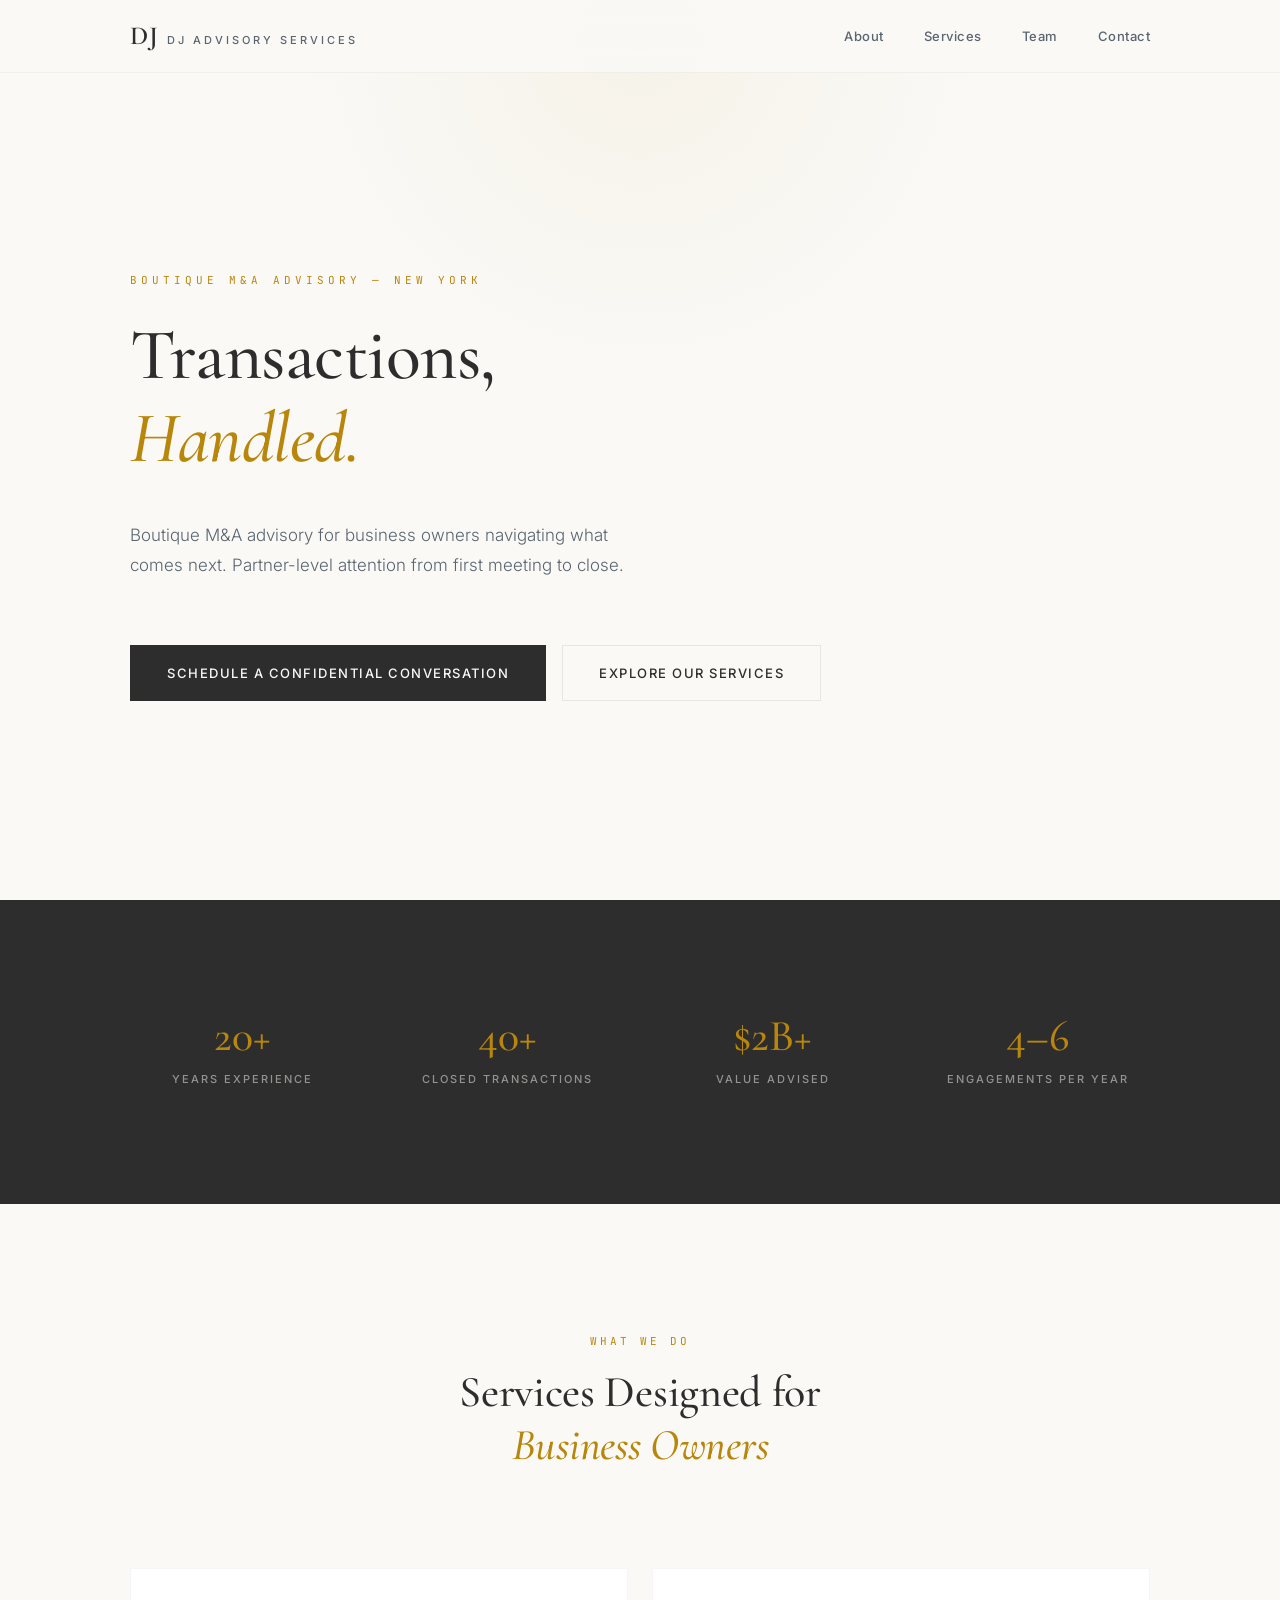
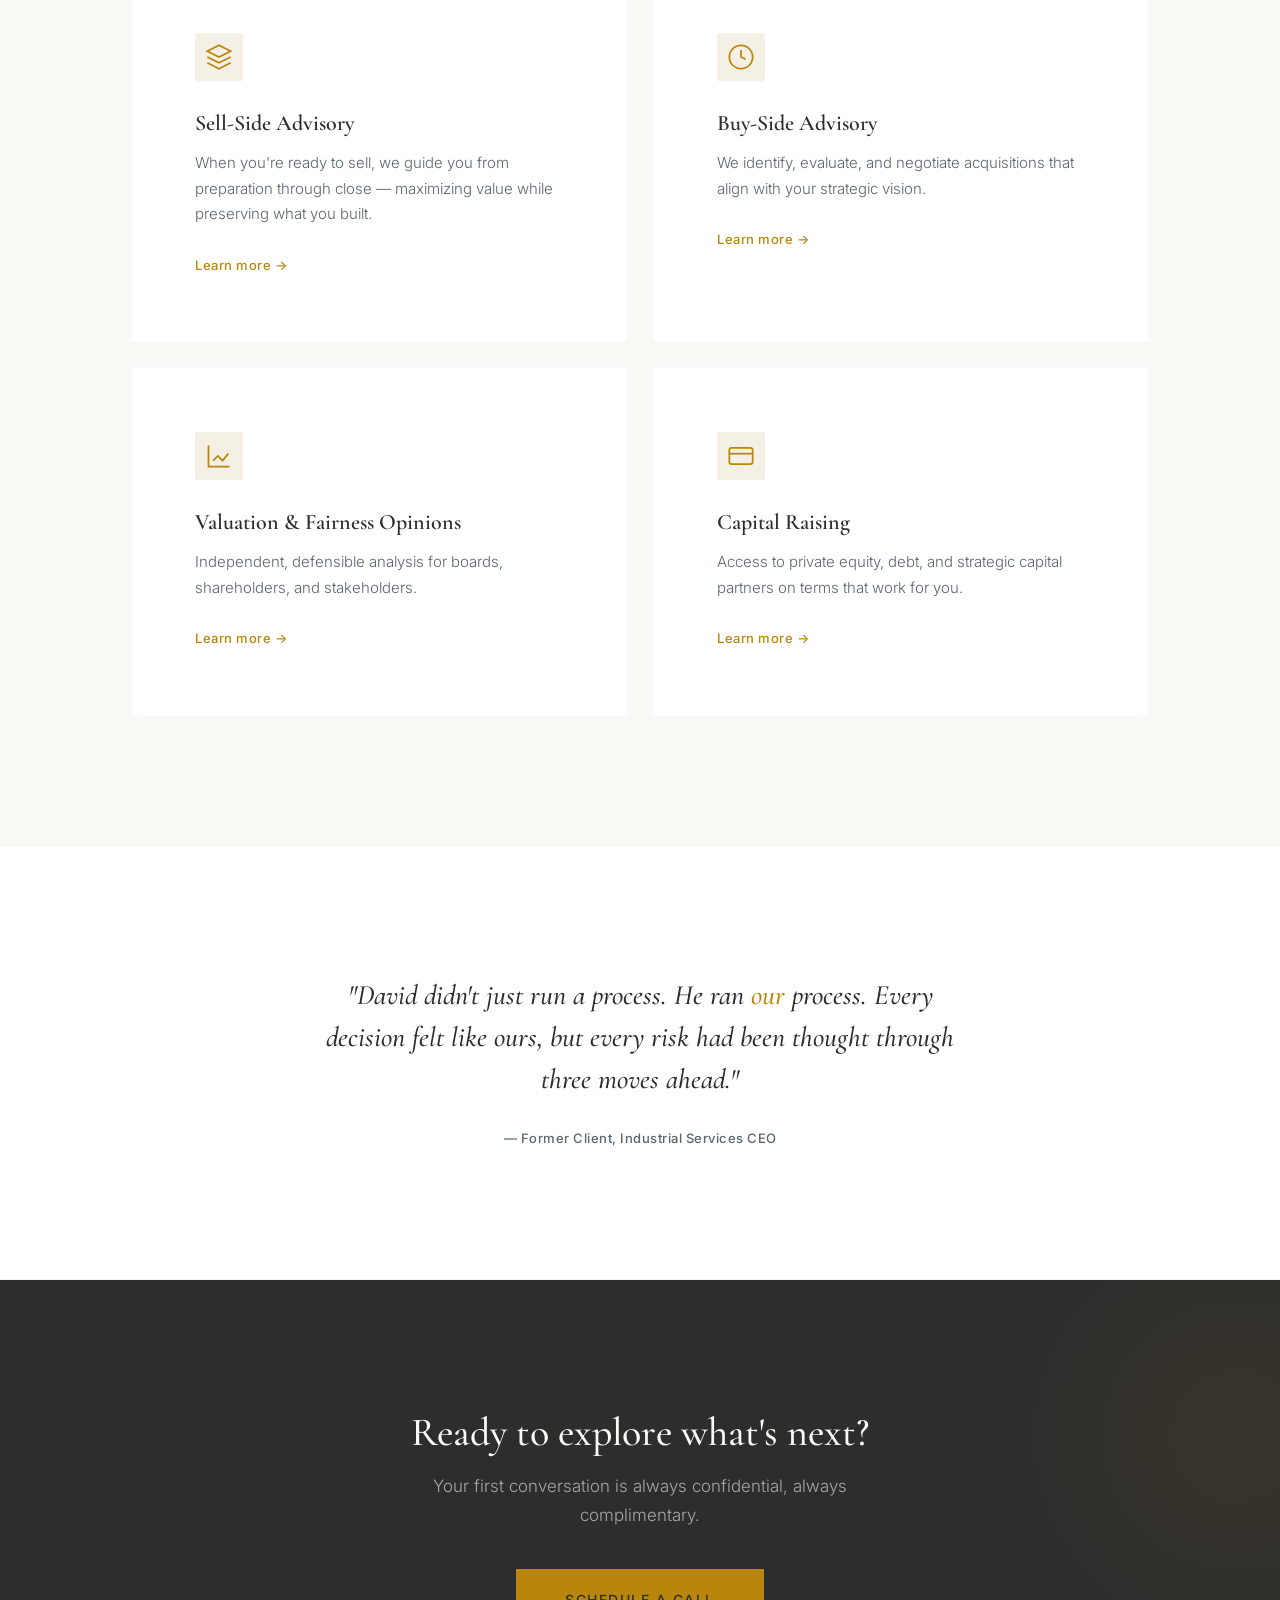
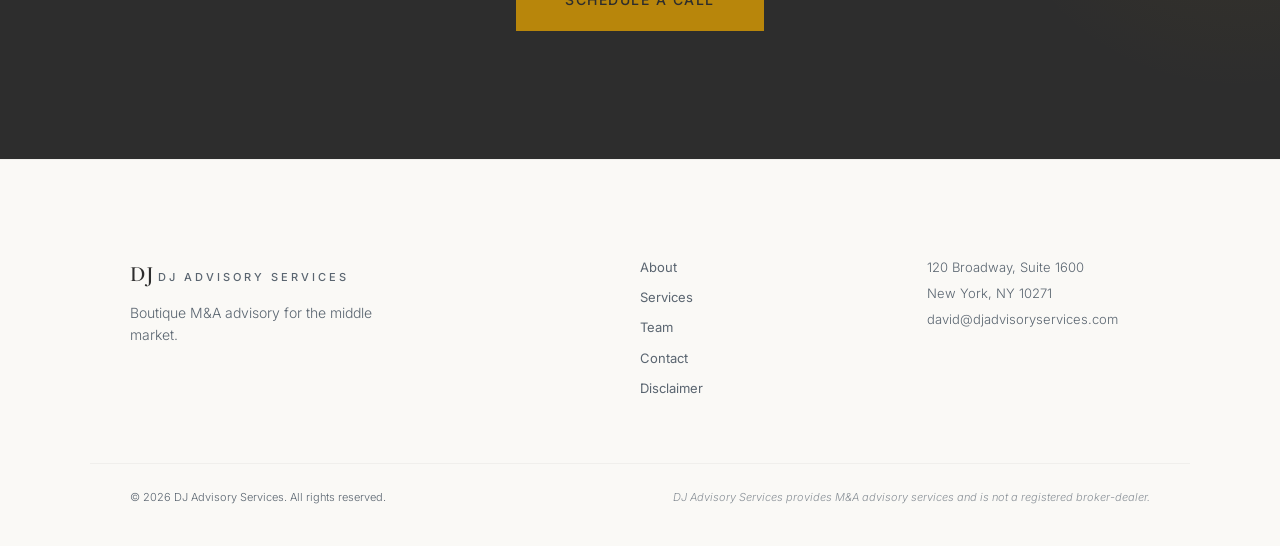
==== commit dedb32aa: "Remove phone number from all pages and content" ====
--- a/index.html
+++ b/index.html
@@ -17,7 +17,7 @@
         "name": "DJ Advisory Services",
         "description": "Boutique M&A advisory for middle-market business owners",
         "url": "https://djadvisoryservices.com",
-        "telephone": "+1-212-555-0198",
+        
         "email": "david@djadvisoryservices.com",
         "address": {
             "@type": "PostalAddress",
@@ -161,7 +161,7 @@
                 <p>120 Broadway, Suite 1600</p>
                 <p>New York, NY 10271</p>
                 <p>david@djadvisoryservices.com</p>
-                <p>(212) 555-0198</p>
+                <p></p>
             </div>
         </div>
         <div class="container footer-legal">
